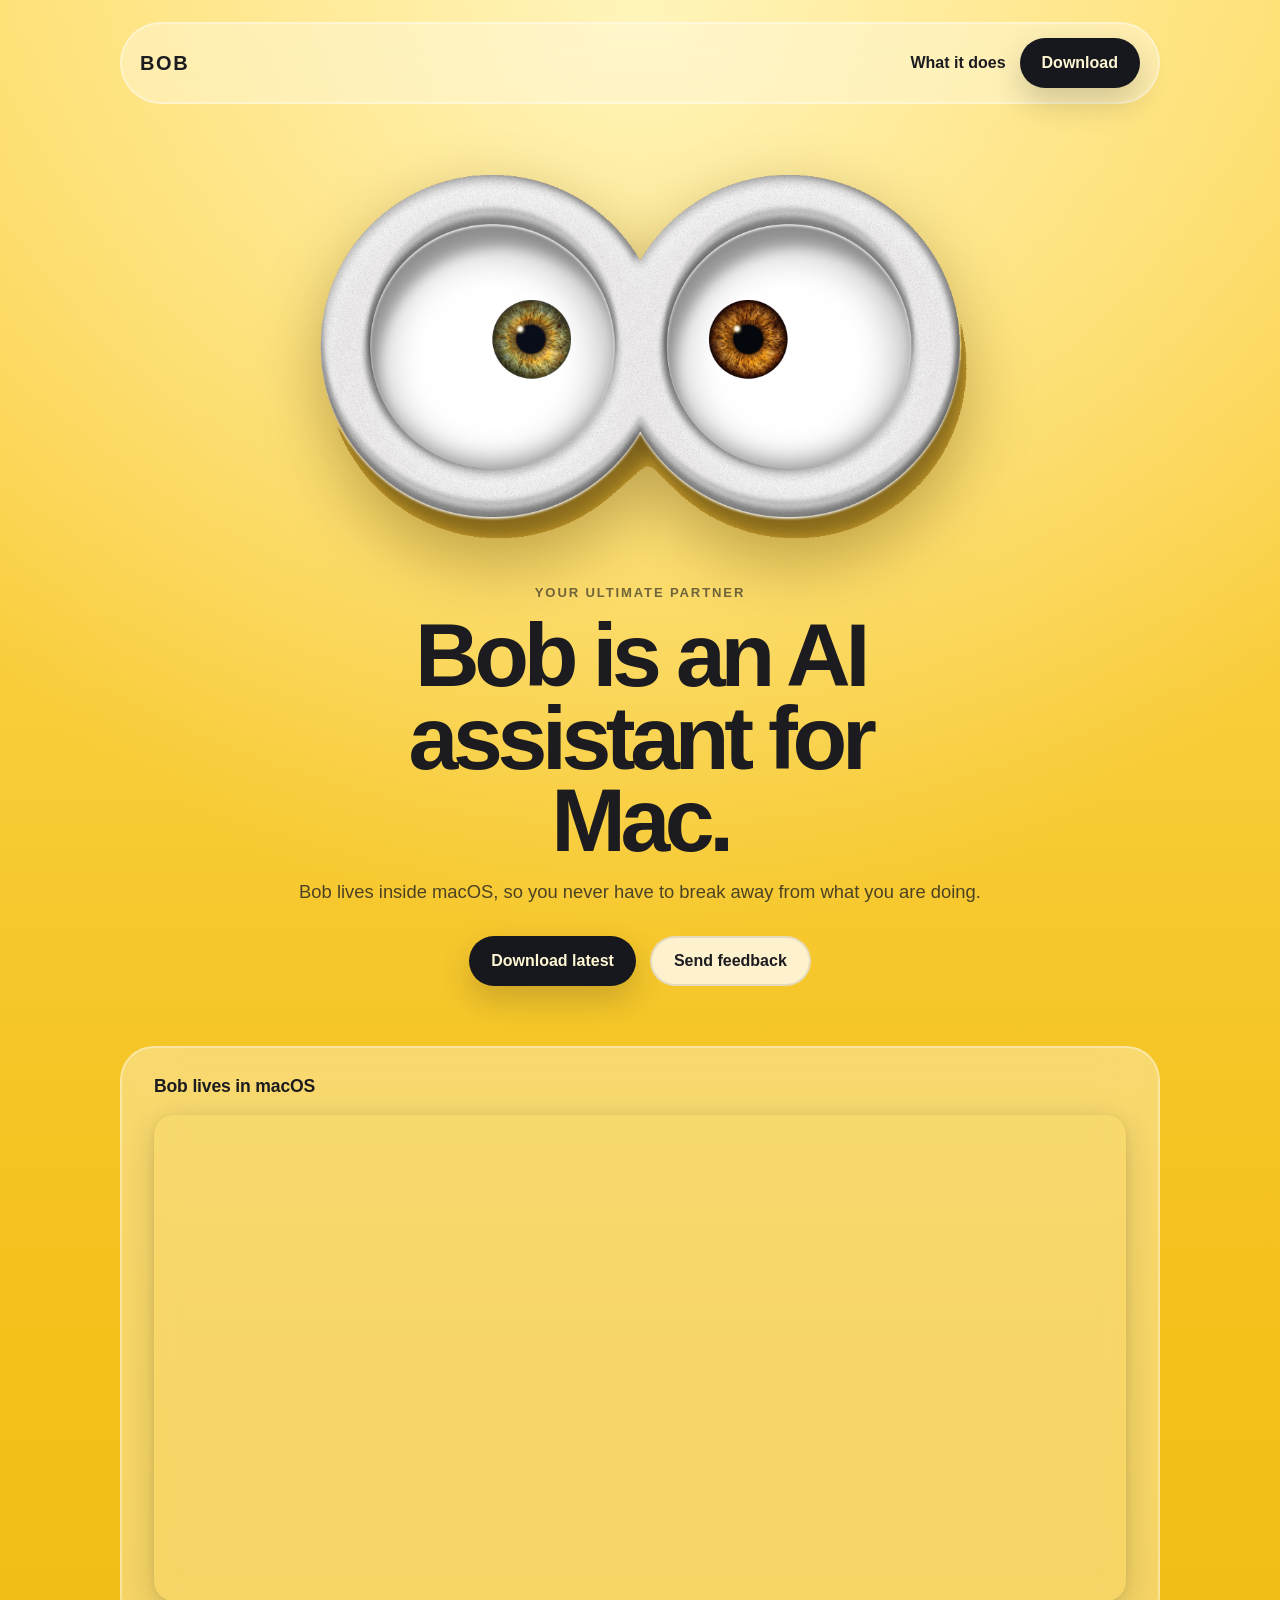
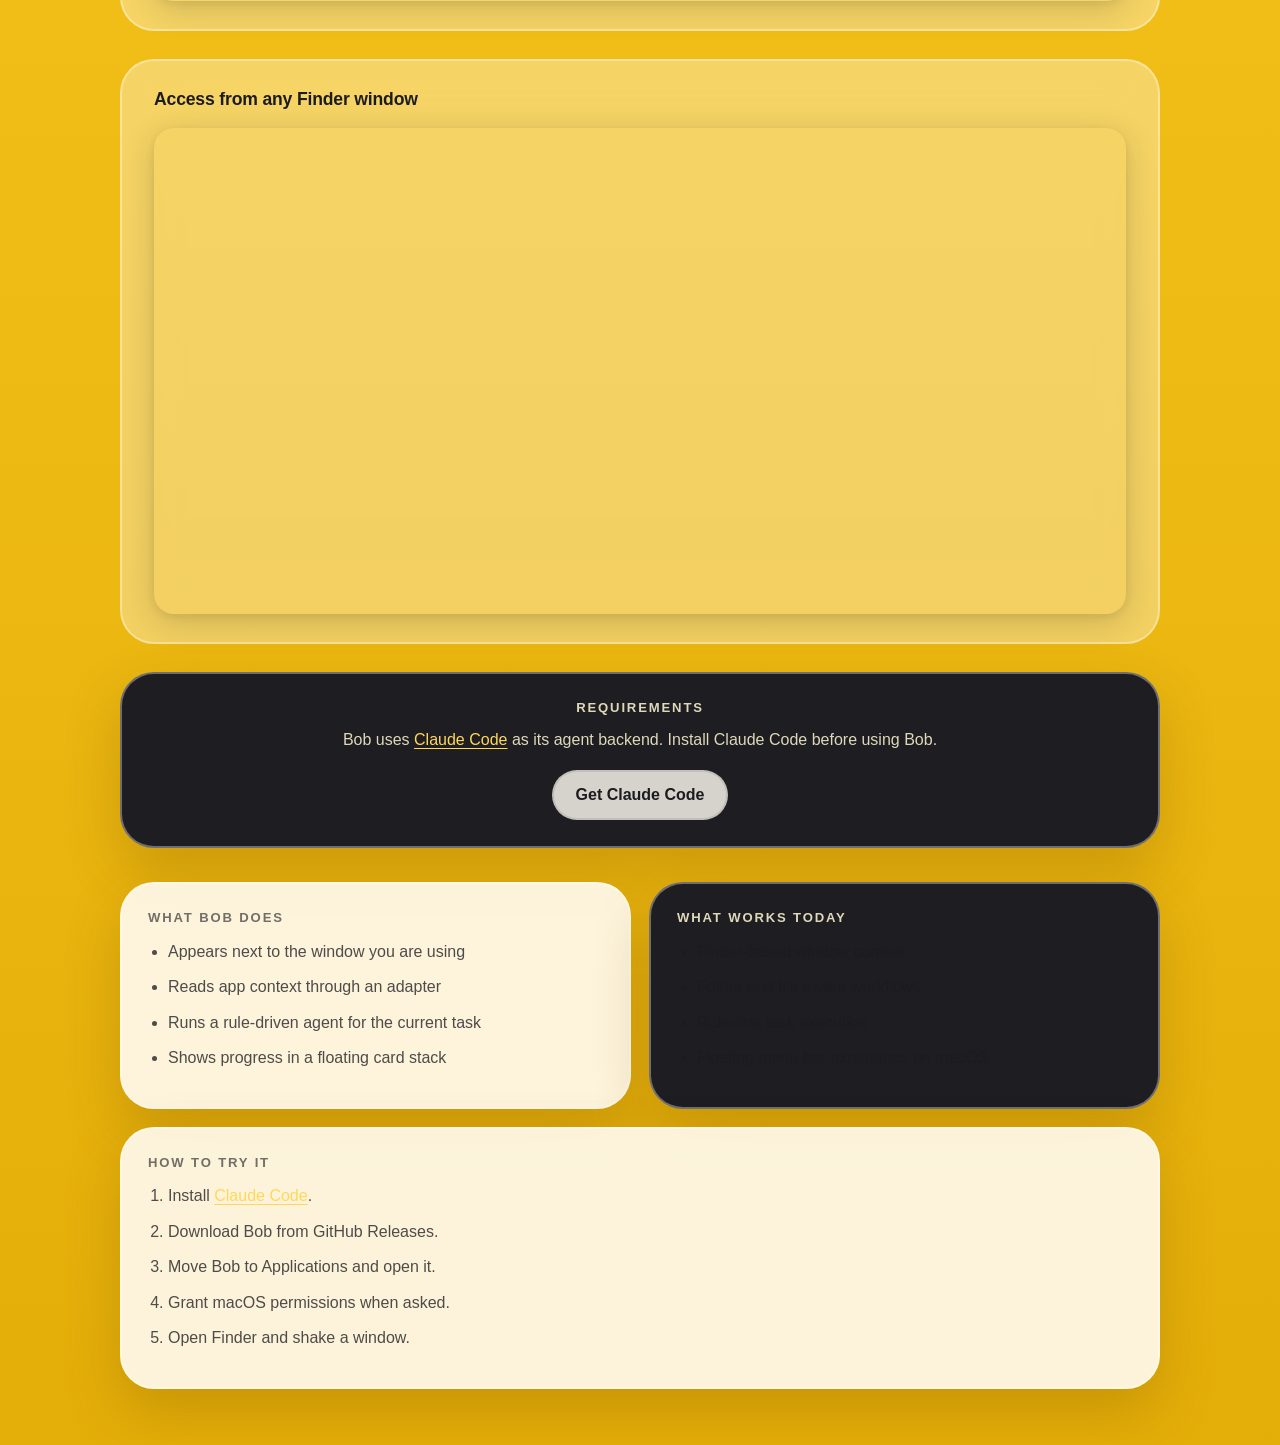
==== docs/index.html @ 4f022cad "Link directly to DMG download instead of release page" ====
<!doctype html>
<html lang="en">
  <head>
    <meta charset="UTF-8" />
    <meta name="viewport" content="width=device-width, initial-scale=1.0" />
    <title>Bob: AI Assistant for Mac</title>
    <meta
      name="description"
      content="Bob is an AI assistant for Mac that appears beside your current window, understands app context, and runs focused tasks."
    />
    <meta property="og:type" content="website" />
    <meta property="og:title" content="Bob: AI Assistant for Mac" />
    <meta
      property="og:description"
      content="Bob appears beside your current window, understands app context, and runs focused tasks on Mac."
    />
    <meta property="og:url" content="https://1amageek.github.io/bob/" />
    <meta property="og:site_name" content="Bob" />
    <meta property="og:image" content="https://1amageek.github.io/bob/assets/ogp-bob.png?v=20260321a" />
    <meta property="og:image:width" content="1200" />
    <meta property="og:image:height" content="630" />
    <meta name="twitter:card" content="summary_large_image" />
    <meta name="twitter:title" content="Bob: AI Assistant for Mac" />
    <meta
      name="twitter:description"
      content="Bob appears beside your current window, understands app context, and runs focused tasks on Mac."
    />
    <meta name="twitter:image" content="https://1amageek.github.io/bob/assets/ogp-bob.png?v=20260321a" />
    <link rel="stylesheet" href="./styles.css?v=20260321a" />
  </head>
  <body>
    <div class="page">
      <nav class="topbar">
        <a class="brand" href="./">Bob</a>
        <div class="nav-actions">
          <a href="#what">What it does</a>
          <a class="nav-button" href="https://github.com/1amageek/bob/releases/latest/download/Bob.dmg">Download</a>
        </div>
      </nav>

      <header class="hero">
        <img class="hero-icon" src="./assets/bob-hero.png?v=20260320e" alt="Bob hero mark" />
        <p class="eyebrow">Your ultimate partner</p>
        <h1>Bob is an AI assistant for Mac.</h1>
        <p class="lead">
          Bob lives inside macOS, so you never have to break away from what you are doing.
        </p>
        <div class="hero-actions">
          <a class="button button-primary" href="https://github.com/1amageek/bob/releases/latest/download/Bob.dmg">Download latest</a>
          <a class="button button-secondary" href="https://github.com/1amageek/bob/issues">Send feedback</a>
        </div>
      </header>

      <main>
        <section class="video-showcase">
          <div class="video-card">
            <p class="video-label">Bob lives in macOS</p>
            <div class="video-frame">
              <video class="demo-video" autoplay loop muted playsinline>
                <source src="./assets/bob-lives-in-macos.mp4" type="video/mp4" />
              </video>
            </div>
          </div>
          <div class="video-card">
            <p class="video-label">Access from any Finder window</p>
            <div class="video-frame">
              <video class="demo-video" autoplay loop muted playsinline>
                <source src="./assets/bob-access-from-finder.mp4" type="video/mp4" />
              </video>
            </div>
          </div>
        </section>

        <section class="requirements-panel">
          <p class="panel-label">Requirements</p>
          <p class="requirements-text">
            Bob uses <a href="https://claude.com/download" class="inline-link">Claude Code</a> as its agent backend.
            Install Claude Code before using Bob.
          </p>
          <a class="button button-secondary" href="https://claude.com/download">Get Claude Code</a>
        </section>

        <section class="section-grid" id="what">
          <article class="panel">
            <p class="panel-label">What Bob does</p>
            <ul class="feature-list">
              <li>Appears next to the window you are using</li>
              <li>Reads app context through an adapter</li>
              <li>Runs a rule-driven agent for the current task</li>
              <li>Shows progress in a floating card stack</li>
            </ul>
          </article>

          <article class="panel panel-dark">
            <p class="panel-label">What works today</p>
            <ul class="feature-list">
              <li>Finder-based window context</li>
              <li>Folder and file aware workflows</li>
              <li>Rule-first task execution</li>
              <li>Floating menu bar experience on macOS</li>
            </ul>
          </article>
        </section>

        <section class="steps-panel">
          <p class="panel-label">How to try it</p>
          <ol class="steps">
            <li>Install <a href="https://claude.com/download" class="inline-link">Claude Code</a>.</li>
            <li>Download Bob from GitHub Releases.</li>
            <li>Move Bob to Applications and open it.</li>
            <li>Grant macOS permissions when asked.</li>
            <li>Open Finder and shake a window.</li>
          </ol>
        </section>
      </main>
    </div>
  </body>
</html>
---- docs/styles.css ----
:root {
  --yellow: #f3c11a;
  --yellow-soft: #ffd85a;
  --ink: #1c1c20;
  --ink-soft: rgba(28, 28, 32, 0.78);
  --white-card: rgba(255, 251, 242, 0.9);
  --dark-card: #1d1d22;
  --line: rgba(255, 255, 255, 0.36);
  --shadow: 0 24px 56px rgba(110, 73, 0, 0.24);
  --radius-lg: 34px;
  --width: 1040px;
}

* {
  box-sizing: border-box;
}

html {
  scroll-behavior: smooth;
}

body {
  margin: 0;
  color: var(--ink);
  font-family: "Avenir Next", "Trebuchet MS", sans-serif;
  background:
    radial-gradient(circle at top, rgba(255, 246, 192, 0.95), transparent 30%),
    linear-gradient(180deg, var(--yellow-soft) 0%, var(--yellow) 44%, #e4ae08 100%);
}

a {
  color: inherit;
  text-decoration: none;
}

h1,
p,
ul,
ol {
  margin-top: 0;
}

.page {
  width: min(calc(100% - 28px), var(--width));
  margin: 0 auto;
  padding: 22px 0 56px;
}

.topbar {
  display: flex;
  align-items: center;
  justify-content: space-between;
  gap: 20px;
  padding: 14px 18px;
  border: 2px solid var(--line);
  border-radius: 999px;
  background: rgba(255, 248, 222, 0.46);
  backdrop-filter: blur(18px);
}

.brand {
  font-size: 1.25rem;
  font-weight: 800;
  letter-spacing: 0.08em;
  text-transform: uppercase;
}

.nav-actions {
  display: flex;
  align-items: center;
  gap: 14px;
  font-weight: 700;
}

.nav-button,
.button {
  display: inline-flex;
  align-items: center;
  justify-content: center;
  min-height: 50px;
  padding: 0 22px;
  border-radius: 999px;
  font-weight: 800;
}

.nav-button,
.button-primary {
  background: #17181d;
  color: #fff7d3;
  box-shadow: 0 14px 32px rgba(28, 28, 32, 0.2);
}

.button-secondary {
  border: 2px solid rgba(28, 28, 32, 0.1);
  background: rgba(255, 251, 242, 0.82);
}

.hero {
  display: grid;
  justify-items: center;
  text-align: center;
  padding: 42px 0 18px;
}

.hero-icon {
  width: min(720px, 92vw);
  filter: drop-shadow(0 24px 32px rgba(91, 60, 0, 0.36));
}

.eyebrow,
.panel-label {
  font-size: 0.82rem;
  font-weight: 800;
  letter-spacing: 0.14em;
  text-transform: uppercase;
  color: rgba(28, 28, 32, 0.62);
}

.eyebrow {
  margin: 18px 0 14px;
}

h1 {
  max-width: 12ch;
  margin-bottom: 16px;
  font-size: clamp(3rem, 7vw, 5.6rem);
  line-height: 0.92;
  letter-spacing: -0.06em;
}

.lead {
  max-width: 700px;
  margin-bottom: 28px;
  color: var(--ink-soft);
  font-size: clamp(1rem, 1.6vw, 1.15rem);
  line-height: 1.65;
}

.hero-actions {
  display: flex;
  flex-wrap: wrap;
  justify-content: center;
  gap: 14px;
}

.video-showcase {
  display: flex;
  flex-direction: column;
  gap: 28px;
  margin-top: 42px;
}

.video-card {
  padding: 28px 32px;
  border: 2px solid var(--line);
  border-radius: var(--radius-lg);
  background: rgba(255, 251, 242, 0.36);
  backdrop-filter: blur(24px);
}

.video-label {
  font-size: 1.1rem;
  font-weight: 800;
  letter-spacing: -0.01em;
  color: var(--ink);
  margin: 0 0 18px;
}

.video-frame {
  border-radius: 20px;
  overflow: hidden;
  box-shadow:
    0 8px 32px rgba(28, 28, 32, 0.18),
    0 2px 8px rgba(28, 28, 32, 0.08);
}

.demo-video {
  width: 100%;
  display: block;
}

.section-grid {
  display: grid;
  grid-template-columns: 1fr 1fr;
  gap: 18px;
  margin-top: 34px;
}

.requirements-panel {
  margin-top: 28px;
  padding: 26px;
  border: 2px solid var(--line);
  border-radius: var(--radius-lg);
  background: var(--dark-card);
  box-shadow: var(--shadow);
  text-align: center;
}

.requirements-text {
  color: rgba(255, 247, 211, 0.86);
  font-size: 1rem;
  line-height: 1.6;
  margin-bottom: 18px;
}

.requirements-panel .panel-label {
  color: rgba(255, 247, 211, 0.86);
  margin-bottom: 12px;
}

.inline-link {
  color: var(--yellow-soft);
  text-decoration: underline;
  text-underline-offset: 3px;
}

.panel,
.steps-panel {
  padding: 26px;
  border: 2px solid var(--line);
  border-radius: var(--radius-lg);
  background: var(--white-card);
  box-shadow: var(--shadow);
  backdrop-filter: blur(12px);
}

.panel-dark {
  background: var(--dark-card);
}

.panel-dark .panel-label,
.panel-dark li {
  color: rgba(255, 247, 211, 0.86);
}

.feature-list,
.steps {
  margin-bottom: 0;
  padding-left: 20px;
}

.feature-list li,
.steps li {
  margin-bottom: 10px;
  line-height: 1.6;
}

.feature-list li {
  color: var(--ink-soft);
}

.steps-panel {
  margin-top: 18px;
}

.steps {
  color: var(--ink-soft);
}

@media (max-width: 860px) {
  .section-grid {
    grid-template-columns: 1fr;
  }
}

@media (max-width: 720px) {
  .page {
    width: min(calc(100% - 20px), var(--width));
    padding-top: 14px;
  }

  .topbar,
  .nav-actions,
  .hero-actions {
    flex-direction: column;
    align-items: stretch;
  }

  .nav-button,
  .button {
    width: 100%;
  }

  h1 {
    max-width: none;
  }
}
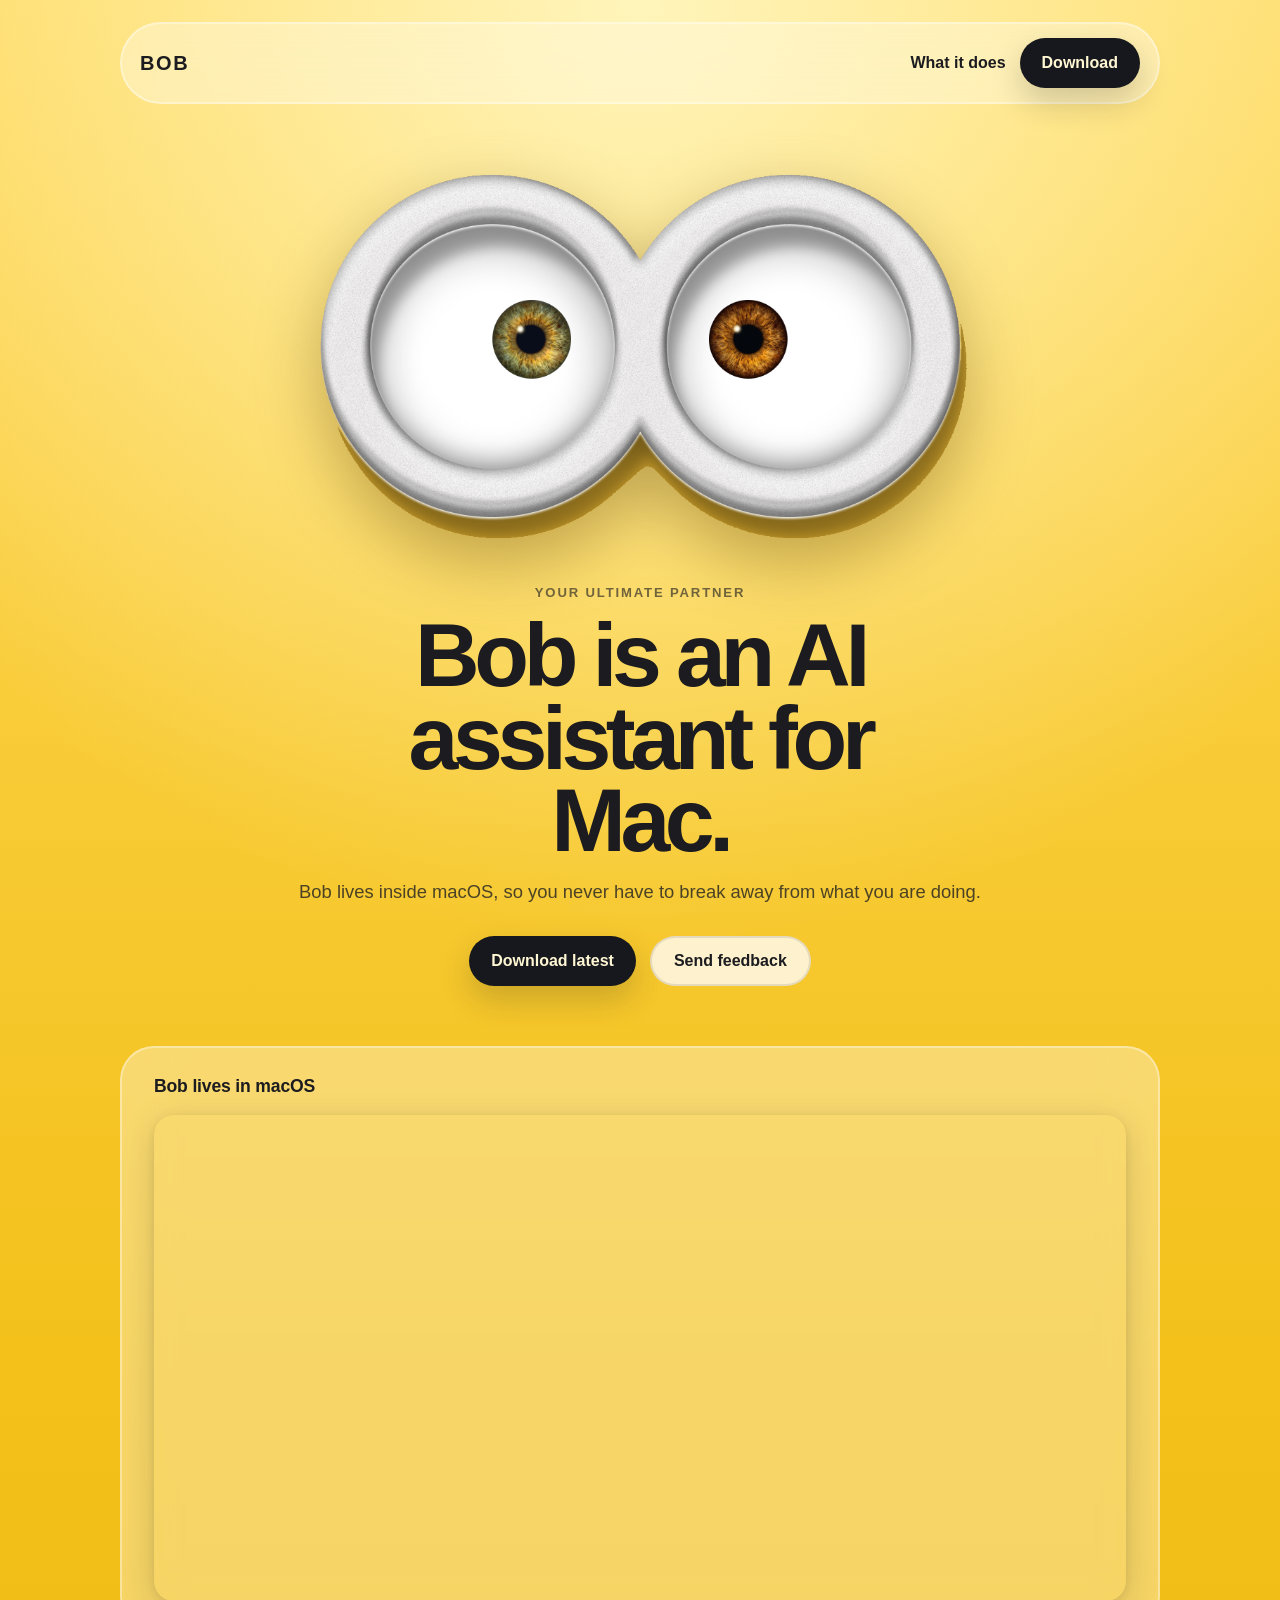
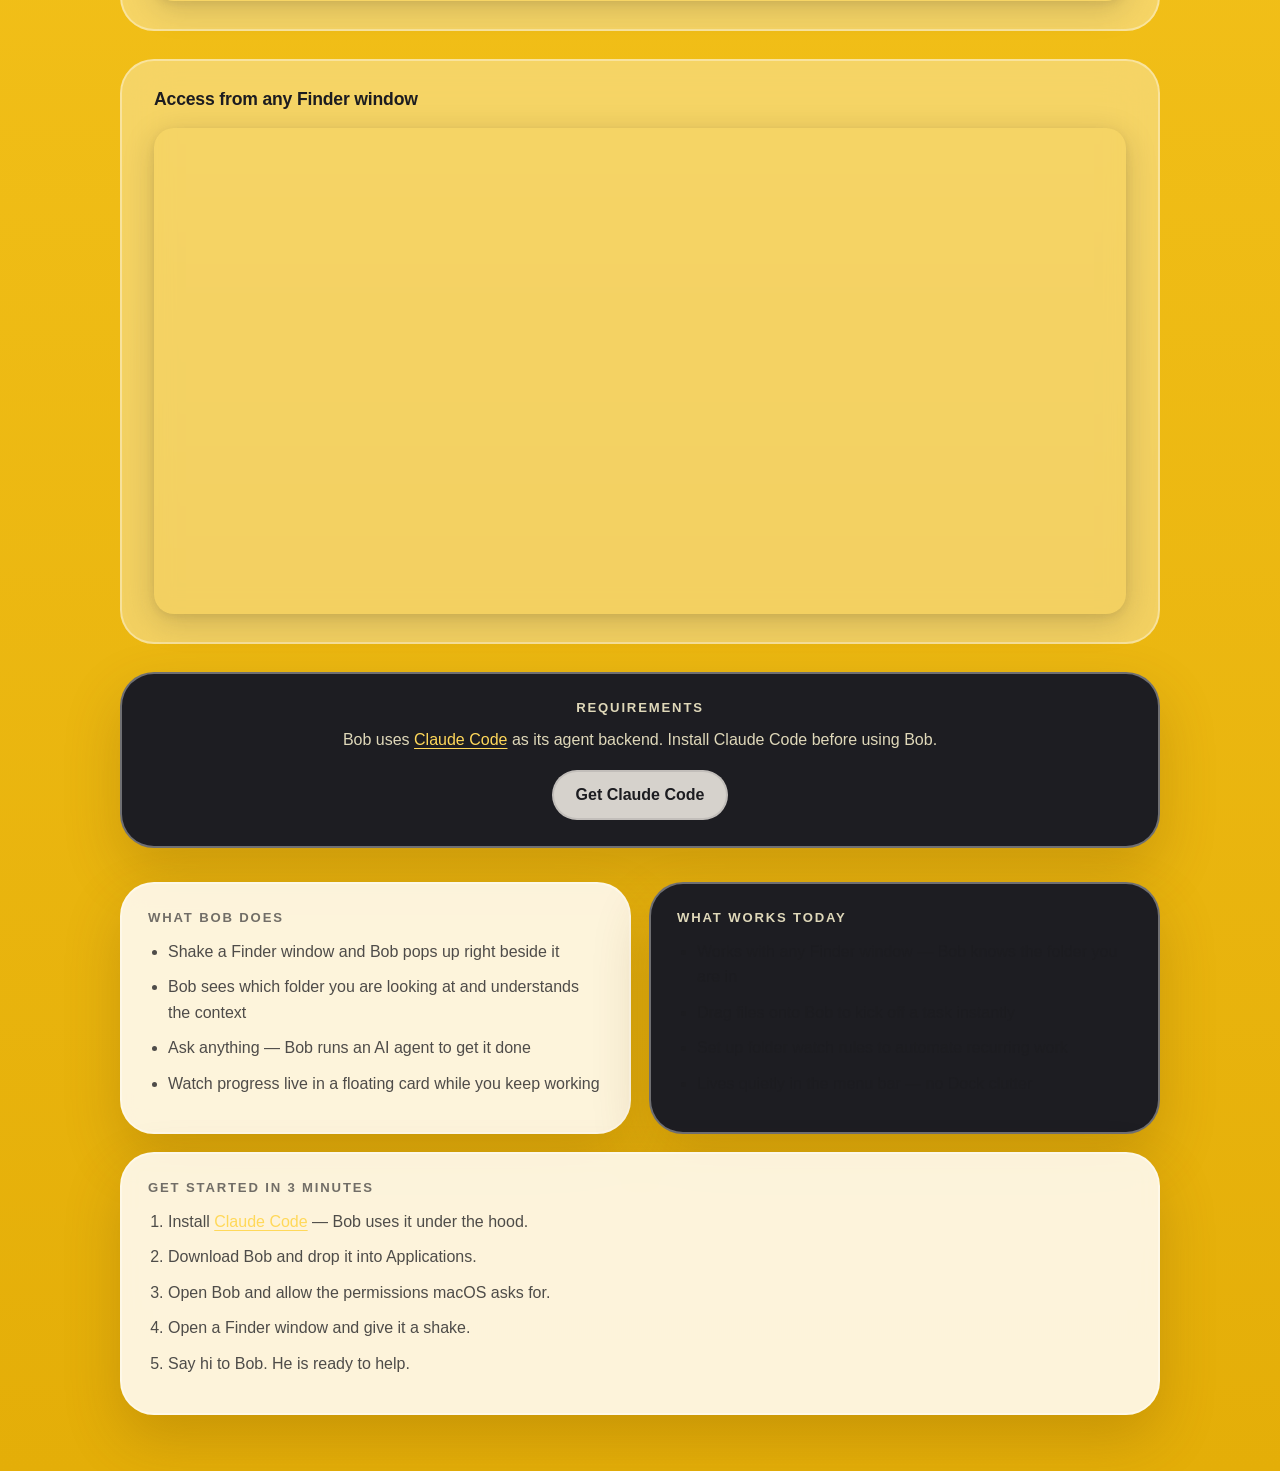
==== commit de07a89a: "Rewrite feature sections with user-friendly tone" ====
--- a/docs/index.html
+++ b/docs/index.html
@@ -84,32 +84,32 @@
           <article class="panel">
             <p class="panel-label">What Bob does</p>
             <ul class="feature-list">
-              <li>Appears next to the window you are using</li>
-              <li>Reads app context through an adapter</li>
-              <li>Runs a rule-driven agent for the current task</li>
-              <li>Shows progress in a floating card stack</li>
+              <li>Shake a Finder window and Bob pops up right beside it</li>
+              <li>Bob sees which folder you are looking at and understands the context</li>
+              <li>Ask anything — Bob runs an AI agent to get it done</li>
+              <li>Watch progress live in a floating card while you keep working</li>
             </ul>
           </article>
 
           <article class="panel panel-dark">
             <p class="panel-label">What works today</p>
             <ul class="feature-list">
-              <li>Finder-based window context</li>
-              <li>Folder and file aware workflows</li>
-              <li>Rule-first task execution</li>
-              <li>Floating menu bar experience on macOS</li>
+              <li>Works with any Finder window — Bob knows the folder you are in</li>
+              <li>Drag files onto Bob to kick off a task instantly</li>
+              <li>Set up folder watch rules to automate recurring work</li>
+              <li>Lives quietly in the menu bar — no Dock clutter</li>
             </ul>
           </article>
         </section>
 
         <section class="steps-panel">
-          <p class="panel-label">How to try it</p>
+          <p class="panel-label">Get started in 3 minutes</p>
           <ol class="steps">
-            <li>Install <a href="https://claude.com/download" class="inline-link">Claude Code</a>.</li>
-            <li>Download Bob from GitHub Releases.</li>
-            <li>Move Bob to Applications and open it.</li>
-            <li>Grant macOS permissions when asked.</li>
-            <li>Open Finder and shake a window.</li>
+            <li>Install <a href="https://claude.com/download" class="inline-link">Claude Code</a> — Bob uses it under the hood.</li>
+            <li>Download Bob and drop it into Applications.</li>
+            <li>Open Bob and allow the permissions macOS asks for.</li>
+            <li>Open a Finder window and give it a shake.</li>
+            <li>Say hi to Bob. He is ready to help.</li>
           </ol>
         </section>
       </main>
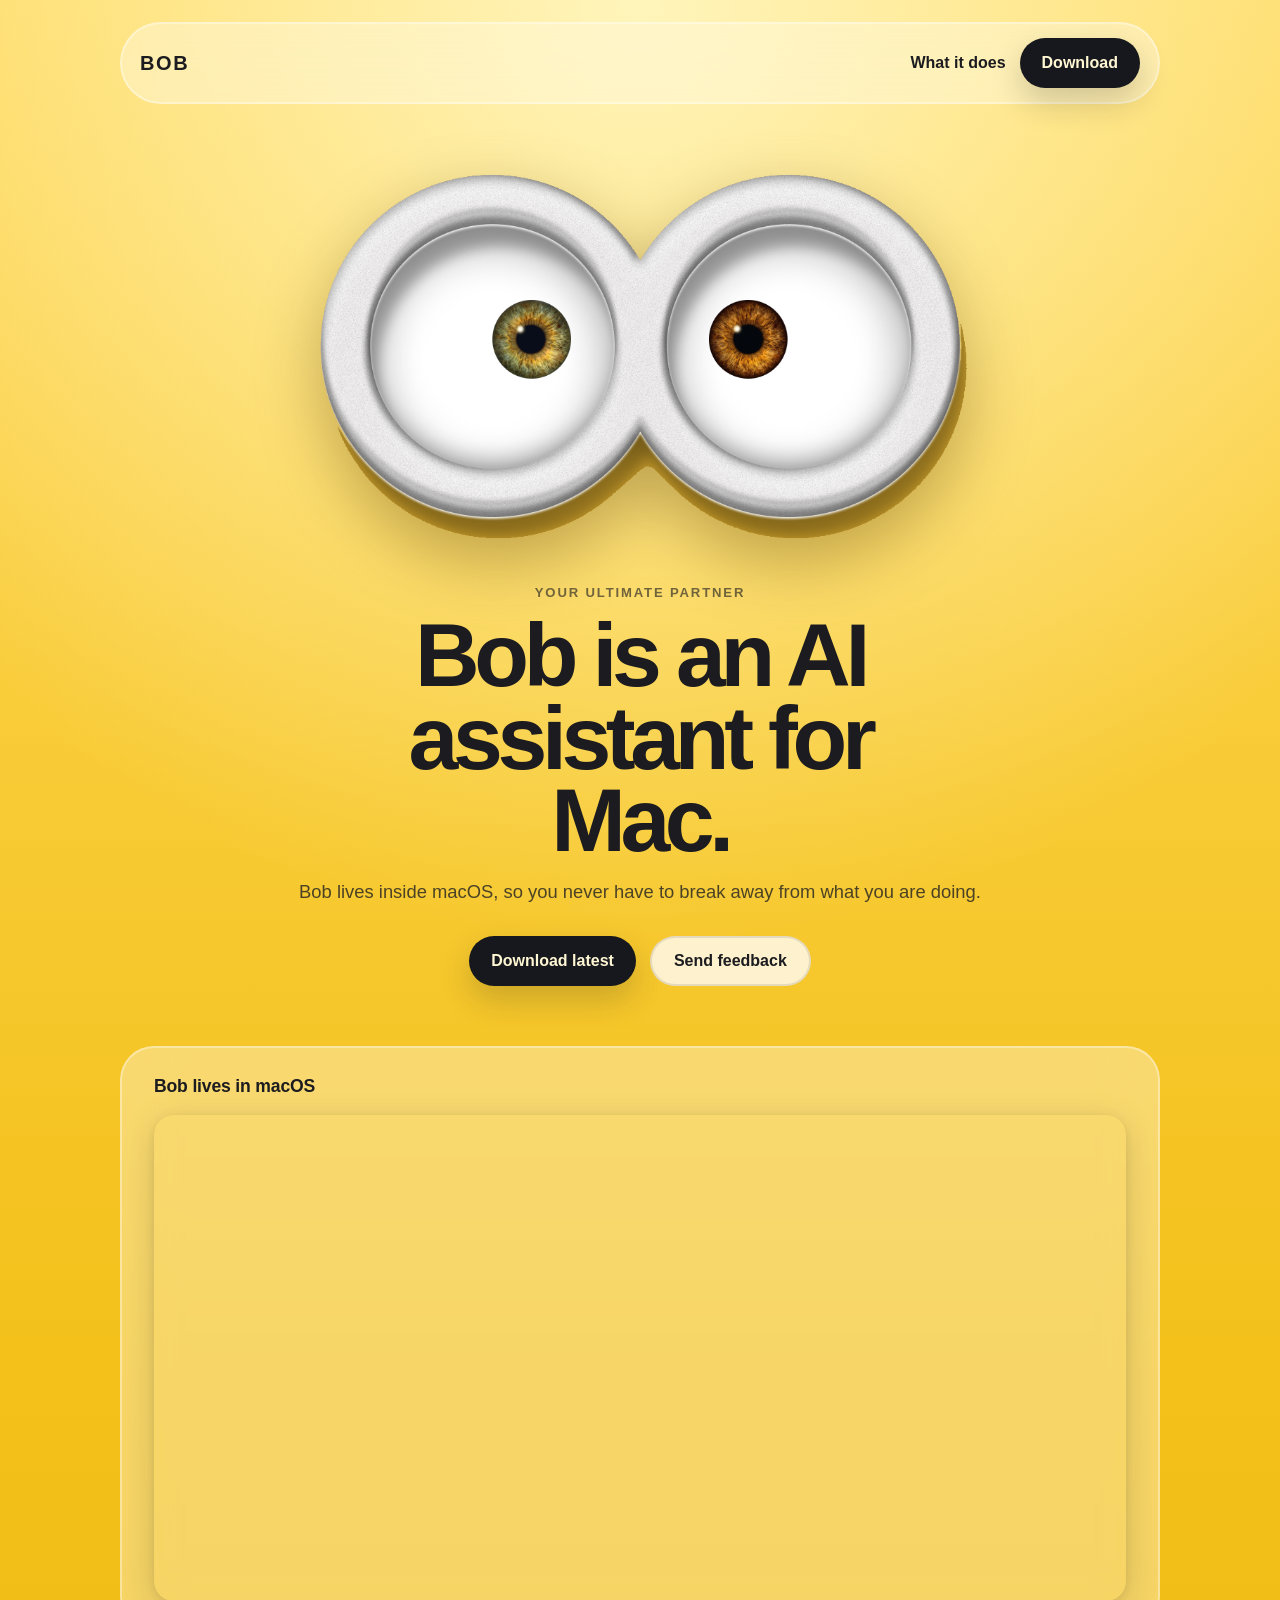
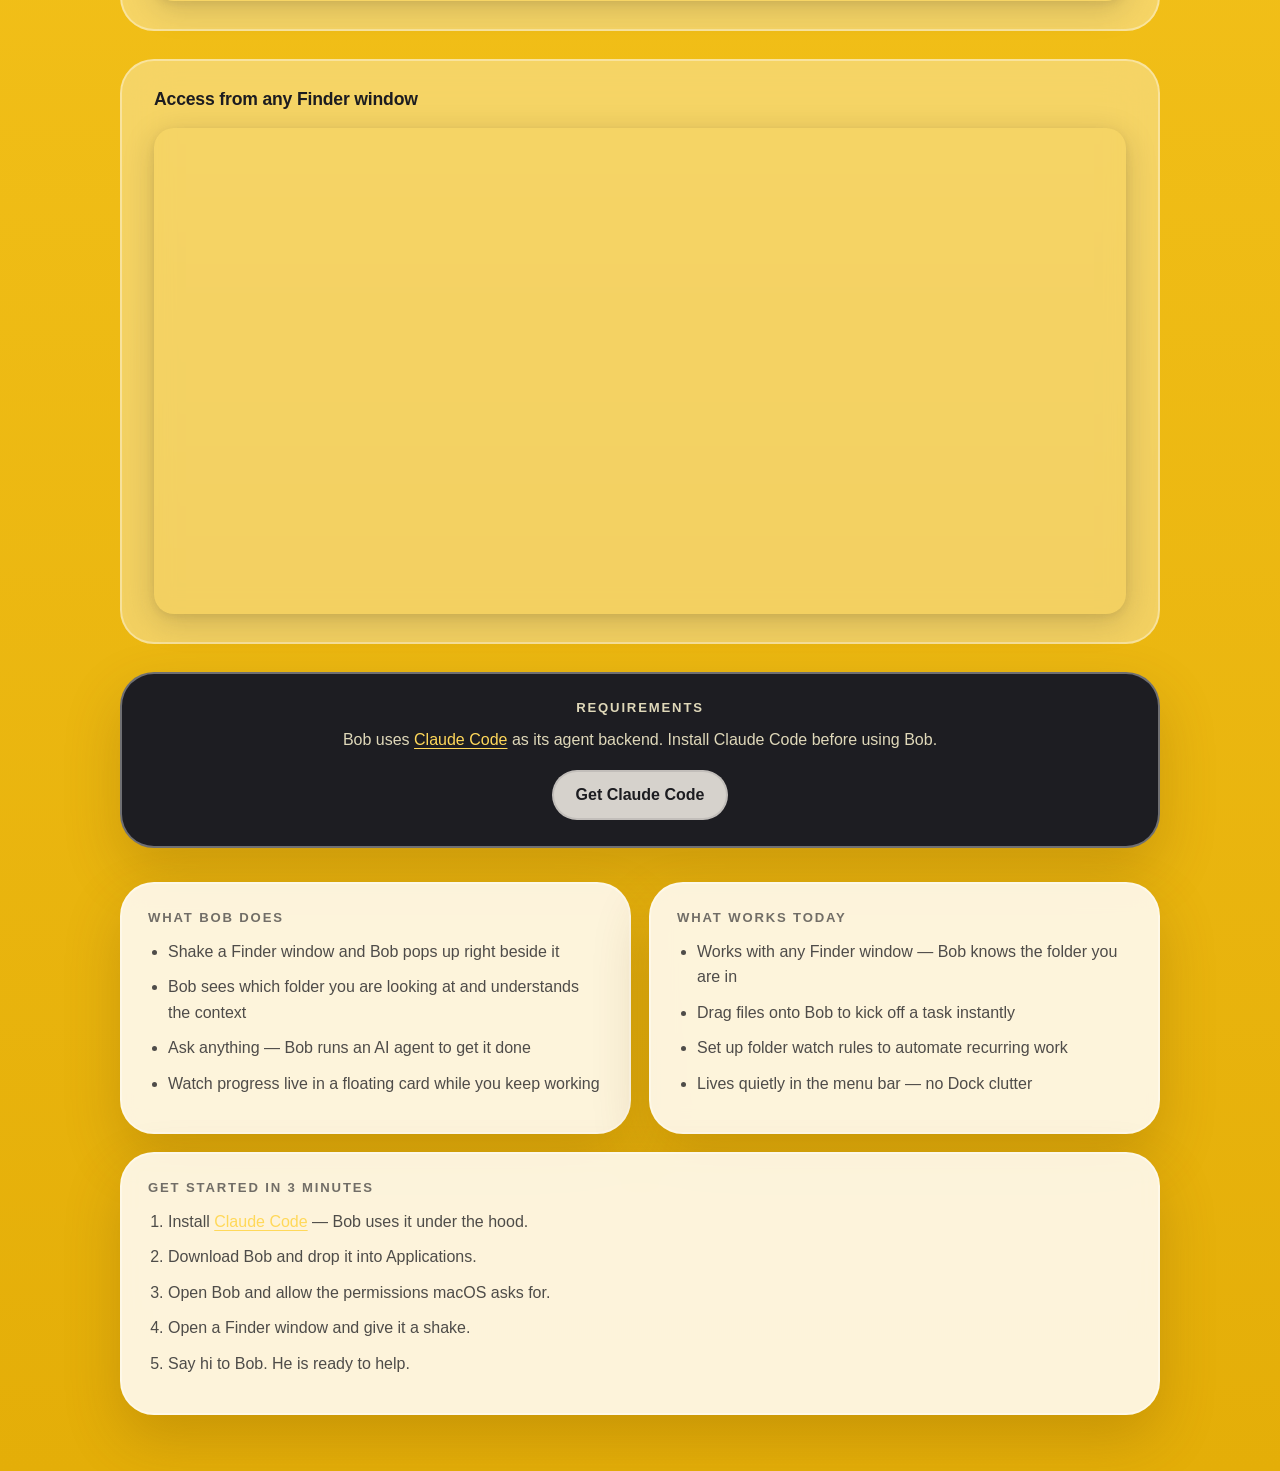
==== commit 5013cd21: "Remove dark background from What works today card" ====
--- a/docs/index.html
+++ b/docs/index.html
@@ -91,7 +91,7 @@
             </ul>
           </article>
 
-          <article class="panel panel-dark">
+          <article class="panel">
             <p class="panel-label">What works today</p>
             <ul class="feature-list">
               <li>Works with any Finder window — Bob knows the folder you are in</li>
--- a/docs/styles.css
+++ b/docs/styles.css
@@ -230,7 +230,7 @@
 
 .panel-dark .panel-label,
 .panel-dark li {
-  color: rgba(255, 247, 211, 0.86);
+  color: rgba(255, 251, 242, 0.95);
 }
 
 .feature-list,
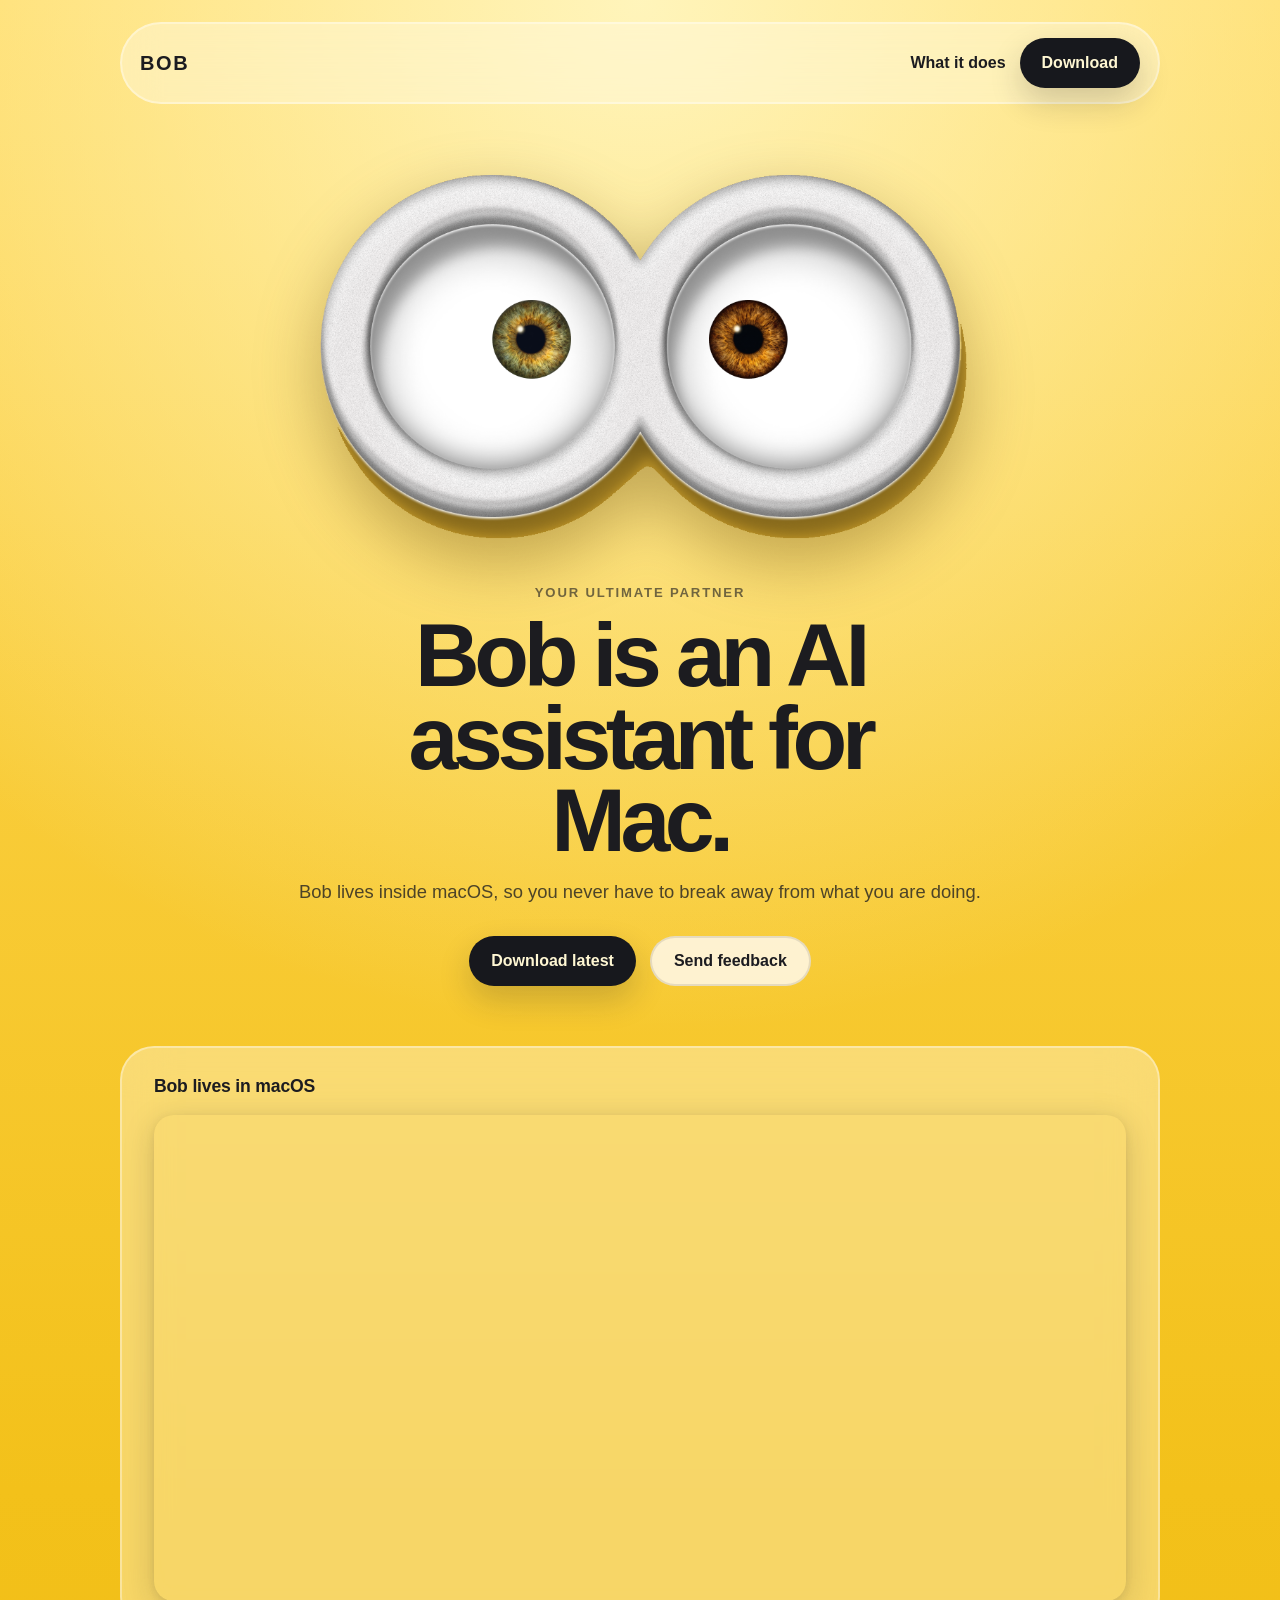
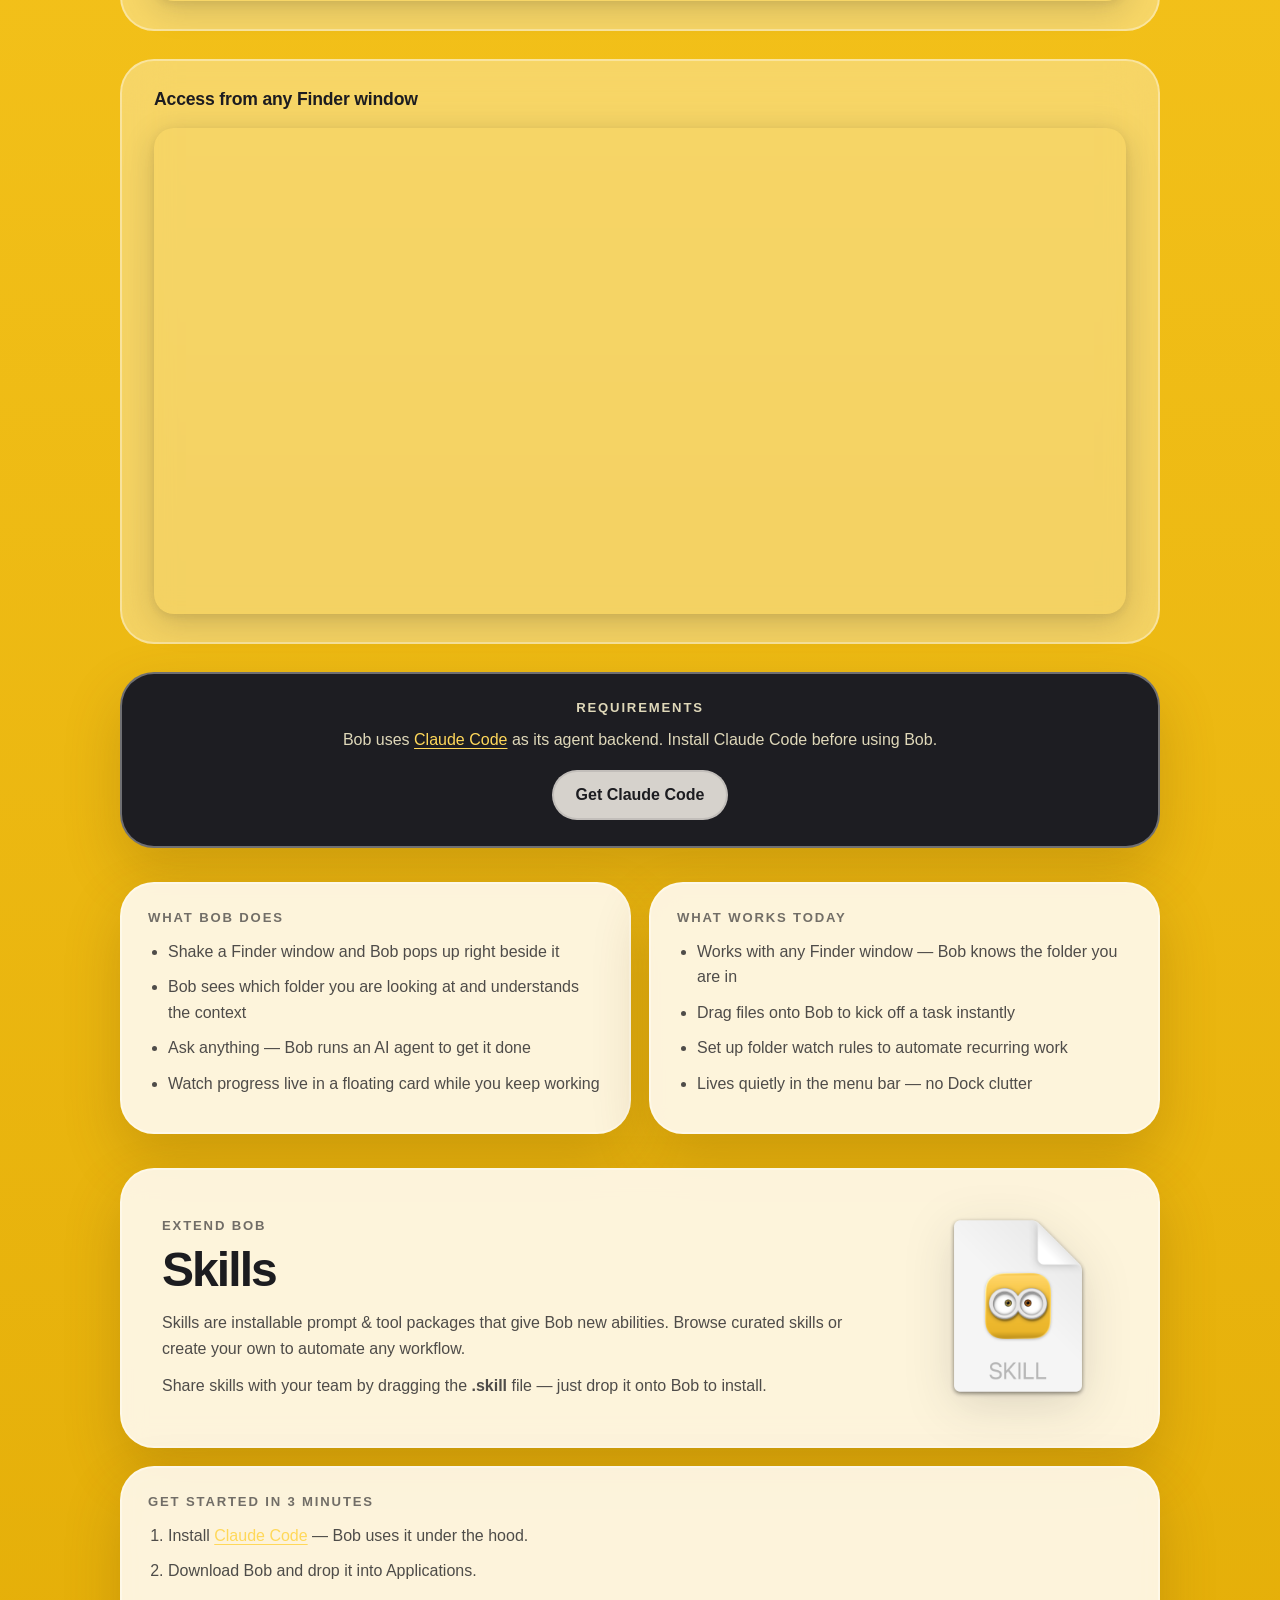
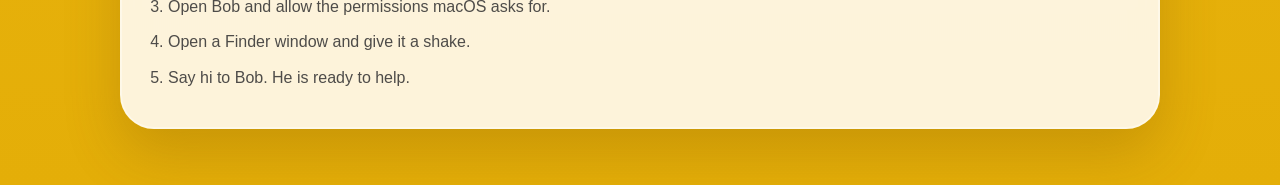
==== commit 7b631adb: "Add Skills section to landing page" ====
--- a/docs/index.html
+++ b/docs/index.html
@@ -26,7 +26,7 @@
       content="Bob appears beside your current window, understands app context, and runs focused tasks on Mac."
     />
     <meta name="twitter:image" content="https://1amageek.github.io/bob/assets/ogp-bob.png?v=20260321a" />
-    <link rel="stylesheet" href="./styles.css?v=20260321a" />
+    <link rel="stylesheet" href="./styles.css?v=20260323a" />
   </head>
   <body>
     <div class="page">
@@ -102,6 +102,23 @@
           </article>
         </section>
 
+        <section class="skill-section">
+          <div class="skill-content">
+            <p class="panel-label">Extend Bob</p>
+            <h2 class="skill-heading">Skills</h2>
+            <p class="skill-description">
+              Skills are installable prompt &amp; tool packages that give Bob new abilities.
+              Browse curated skills or create your own to automate any workflow.
+            </p>
+            <p class="skill-description">
+              Share skills with your team by dragging the <strong>.skill</strong> file — just drop it onto Bob to install.
+            </p>
+          </div>
+          <div class="skill-icon-wrap">
+            <img class="skill-icon" src="./assets/skill-icon.png?v=20260323a" alt="Bob .skill package file" />
+          </div>
+        </section>
+
         <section class="steps-panel">
           <p class="panel-label">Get started in 3 minutes</p>
           <ol class="steps">
--- a/docs/styles.css
+++ b/docs/styles.css
@@ -249,6 +249,51 @@
   color: var(--ink-soft);
 }
 
+.skill-section {
+  display: flex;
+  align-items: center;
+  gap: 40px;
+  margin-top: 34px;
+  padding: 36px 40px;
+  border: 2px solid var(--line);
+  border-radius: var(--radius-lg);
+  background: var(--white-card);
+  box-shadow: var(--shadow);
+  backdrop-filter: blur(12px);
+}
+
+.skill-content {
+  flex: 1;
+}
+
+.skill-heading {
+  font-size: clamp(2rem, 4vw, 3rem);
+  line-height: 1;
+  letter-spacing: -0.04em;
+  margin: 8px 0 16px;
+}
+
+.skill-description {
+  color: var(--ink-soft);
+  font-size: 1rem;
+  line-height: 1.65;
+  margin-bottom: 10px;
+}
+
+.skill-description:last-child {
+  margin-bottom: 0;
+}
+
+.skill-icon-wrap {
+  flex-shrink: 0;
+}
+
+.skill-icon {
+  width: 200px;
+  height: 200px;
+  filter: drop-shadow(0 12px 24px rgba(28, 28, 32, 0.14));
+}
+
 .steps-panel {
   margin-top: 18px;
 }
@@ -260,6 +305,20 @@
 @media (max-width: 860px) {
   .section-grid {
     grid-template-columns: 1fr;
+  }
+}
+
+@media (max-width: 860px) {
+  .skill-section {
+    flex-direction: column;
+    text-align: center;
+    gap: 24px;
+    padding: 28px 24px;
+  }
+
+  .skill-icon {
+    width: 160px;
+    height: 160px;
   }
 }
 
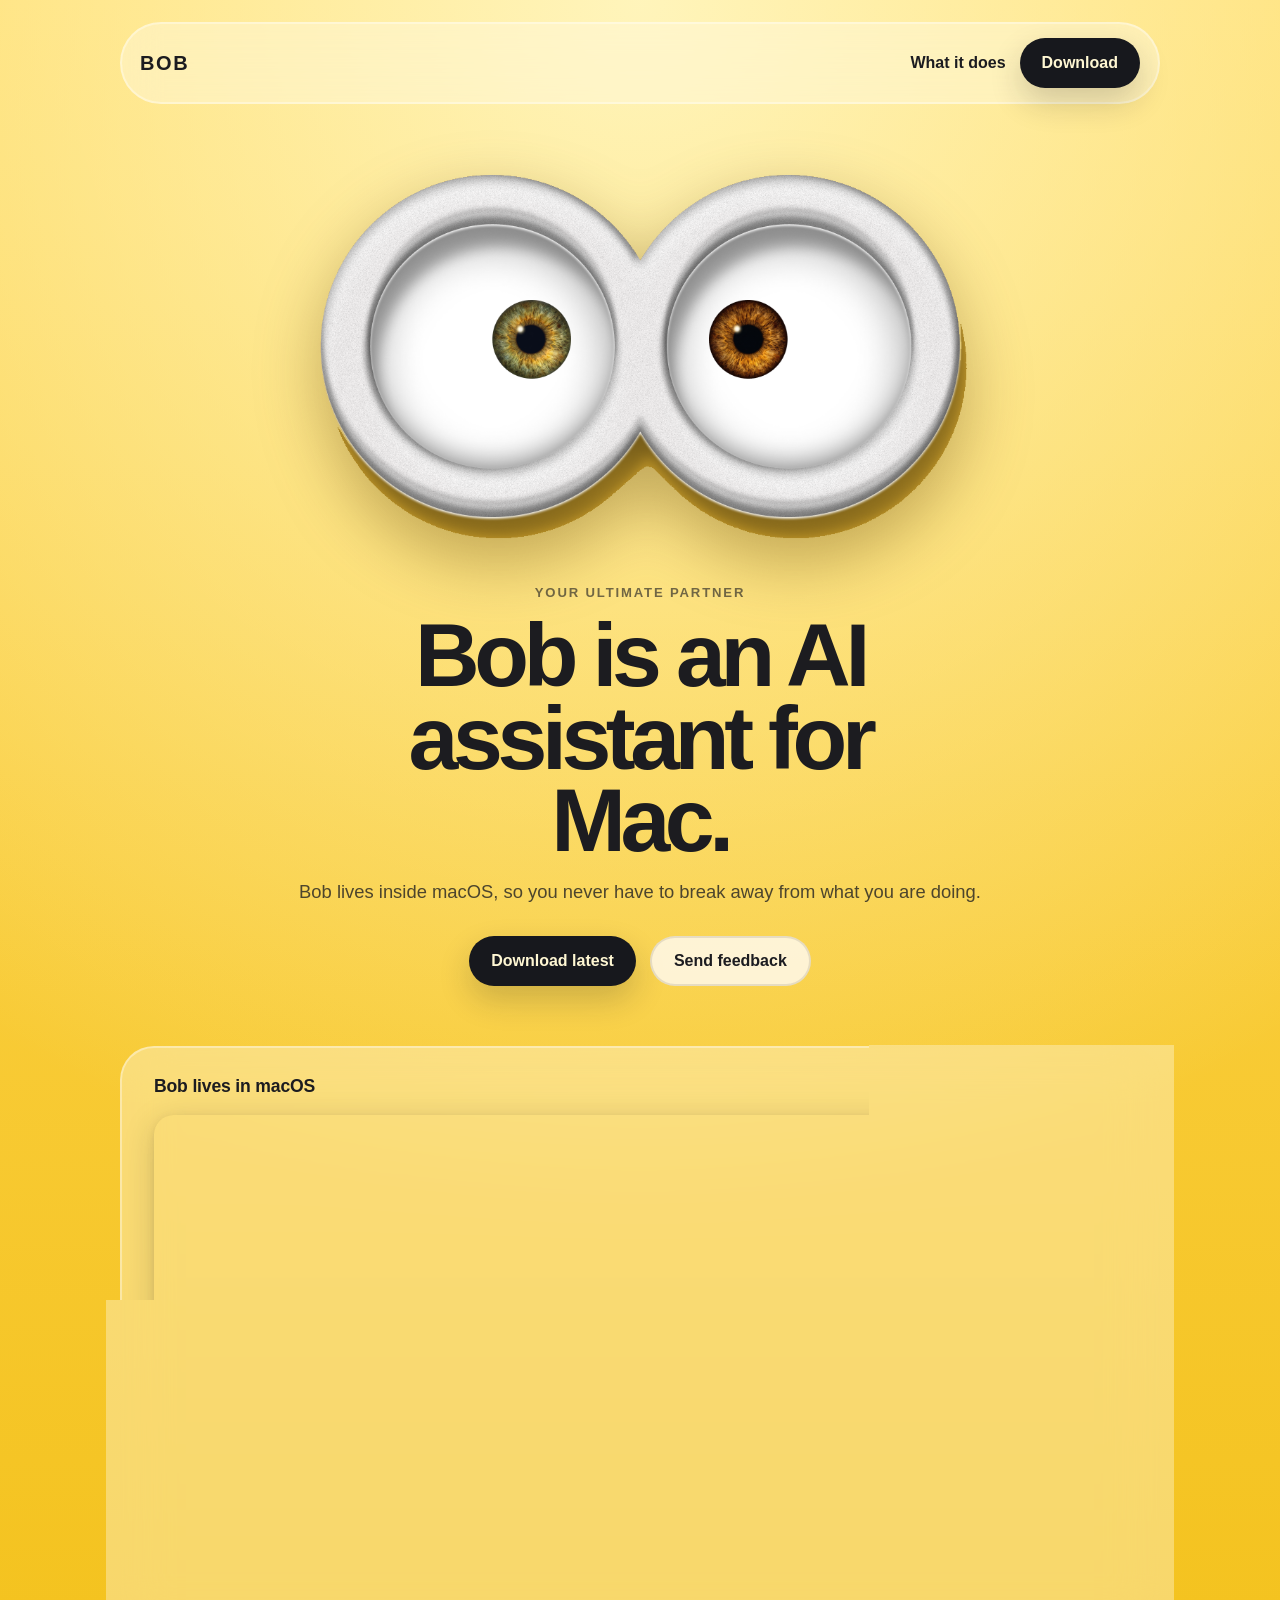
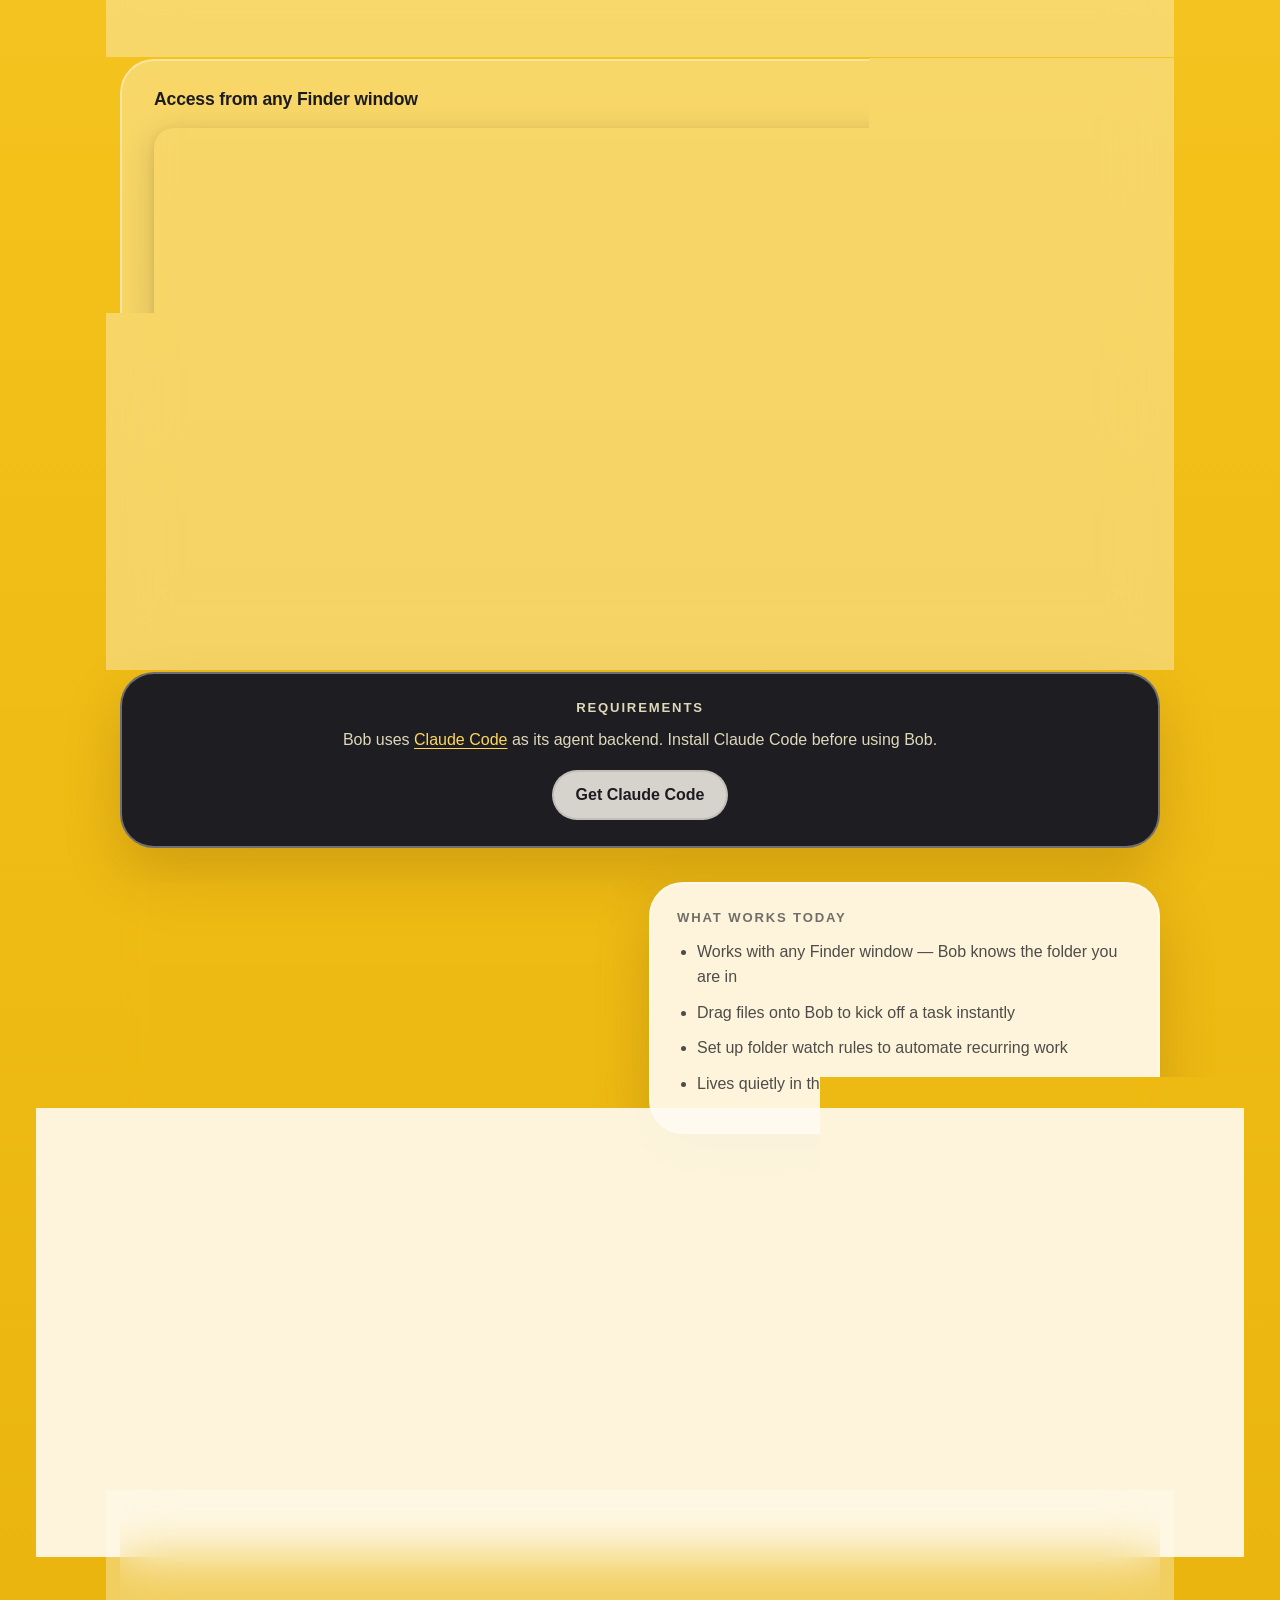
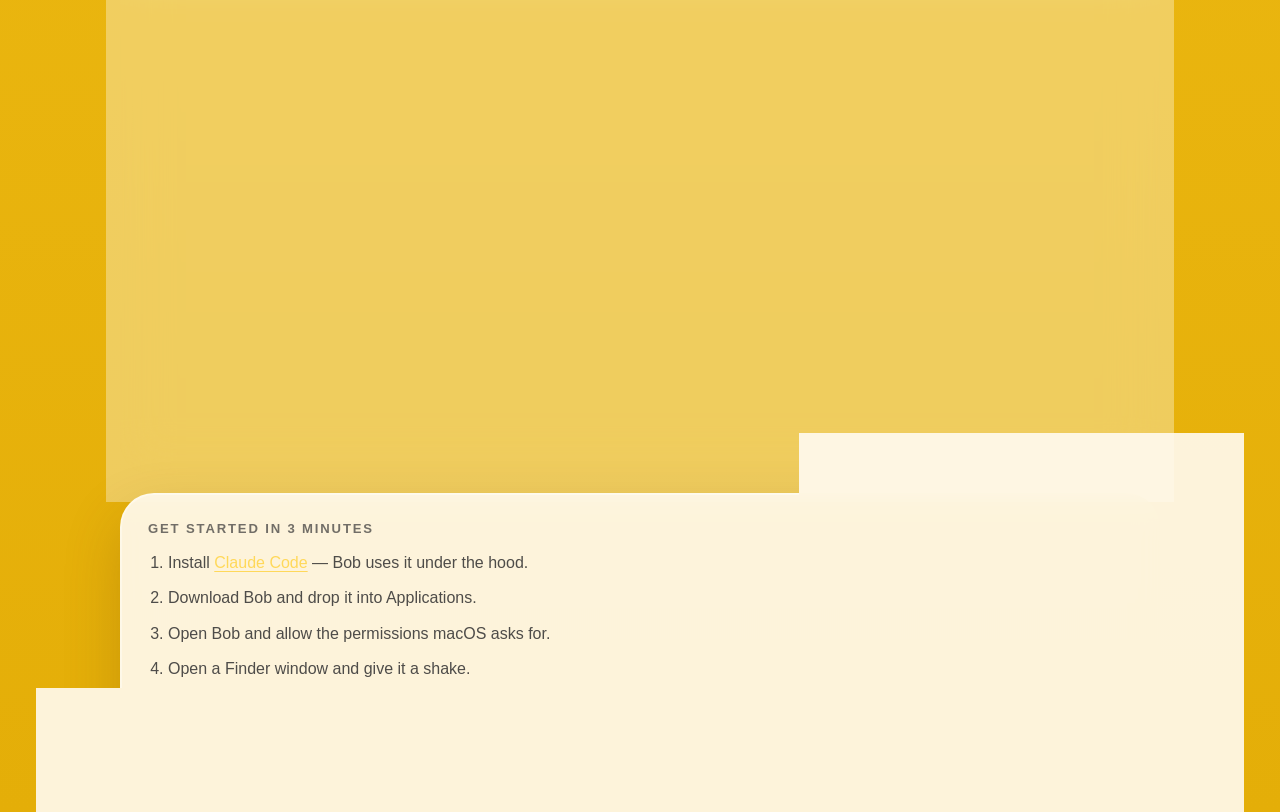
==== commit 1c97a8d7: "Add skill installation demo video" ====
--- a/docs/index.html
+++ b/docs/index.html
@@ -119,6 +119,17 @@
           </div>
         </section>
 
+        <section class="video-showcase">
+          <div class="video-card">
+            <p class="video-label">Install a skill by drag &amp; drop</p>
+            <div class="video-frame">
+              <video class="demo-video" autoplay loop muted playsinline>
+                <source src="./assets/bob-install-skill.mp4" type="video/mp4" />
+              </video>
+            </div>
+          </div>
+        </section>
+
         <section class="steps-panel">
           <p class="panel-label">Get started in 3 minutes</p>
           <ol class="steps">
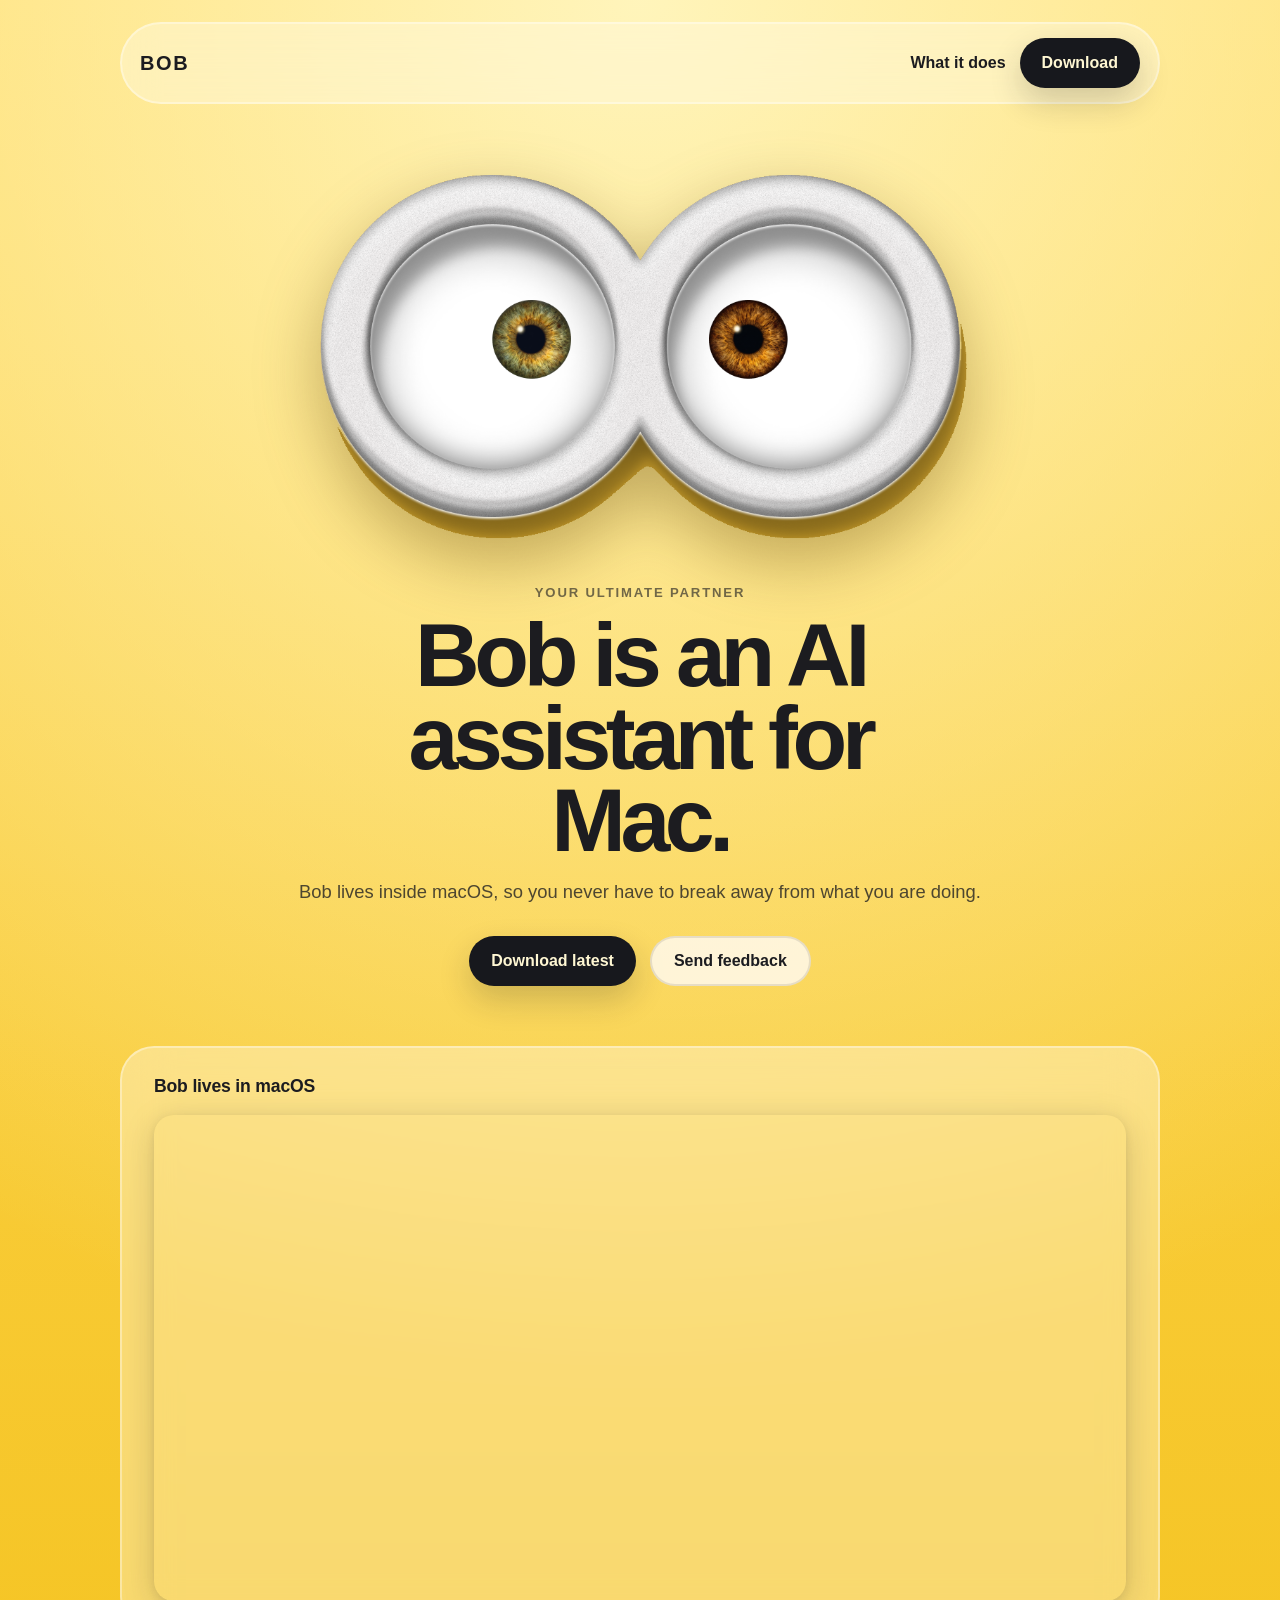
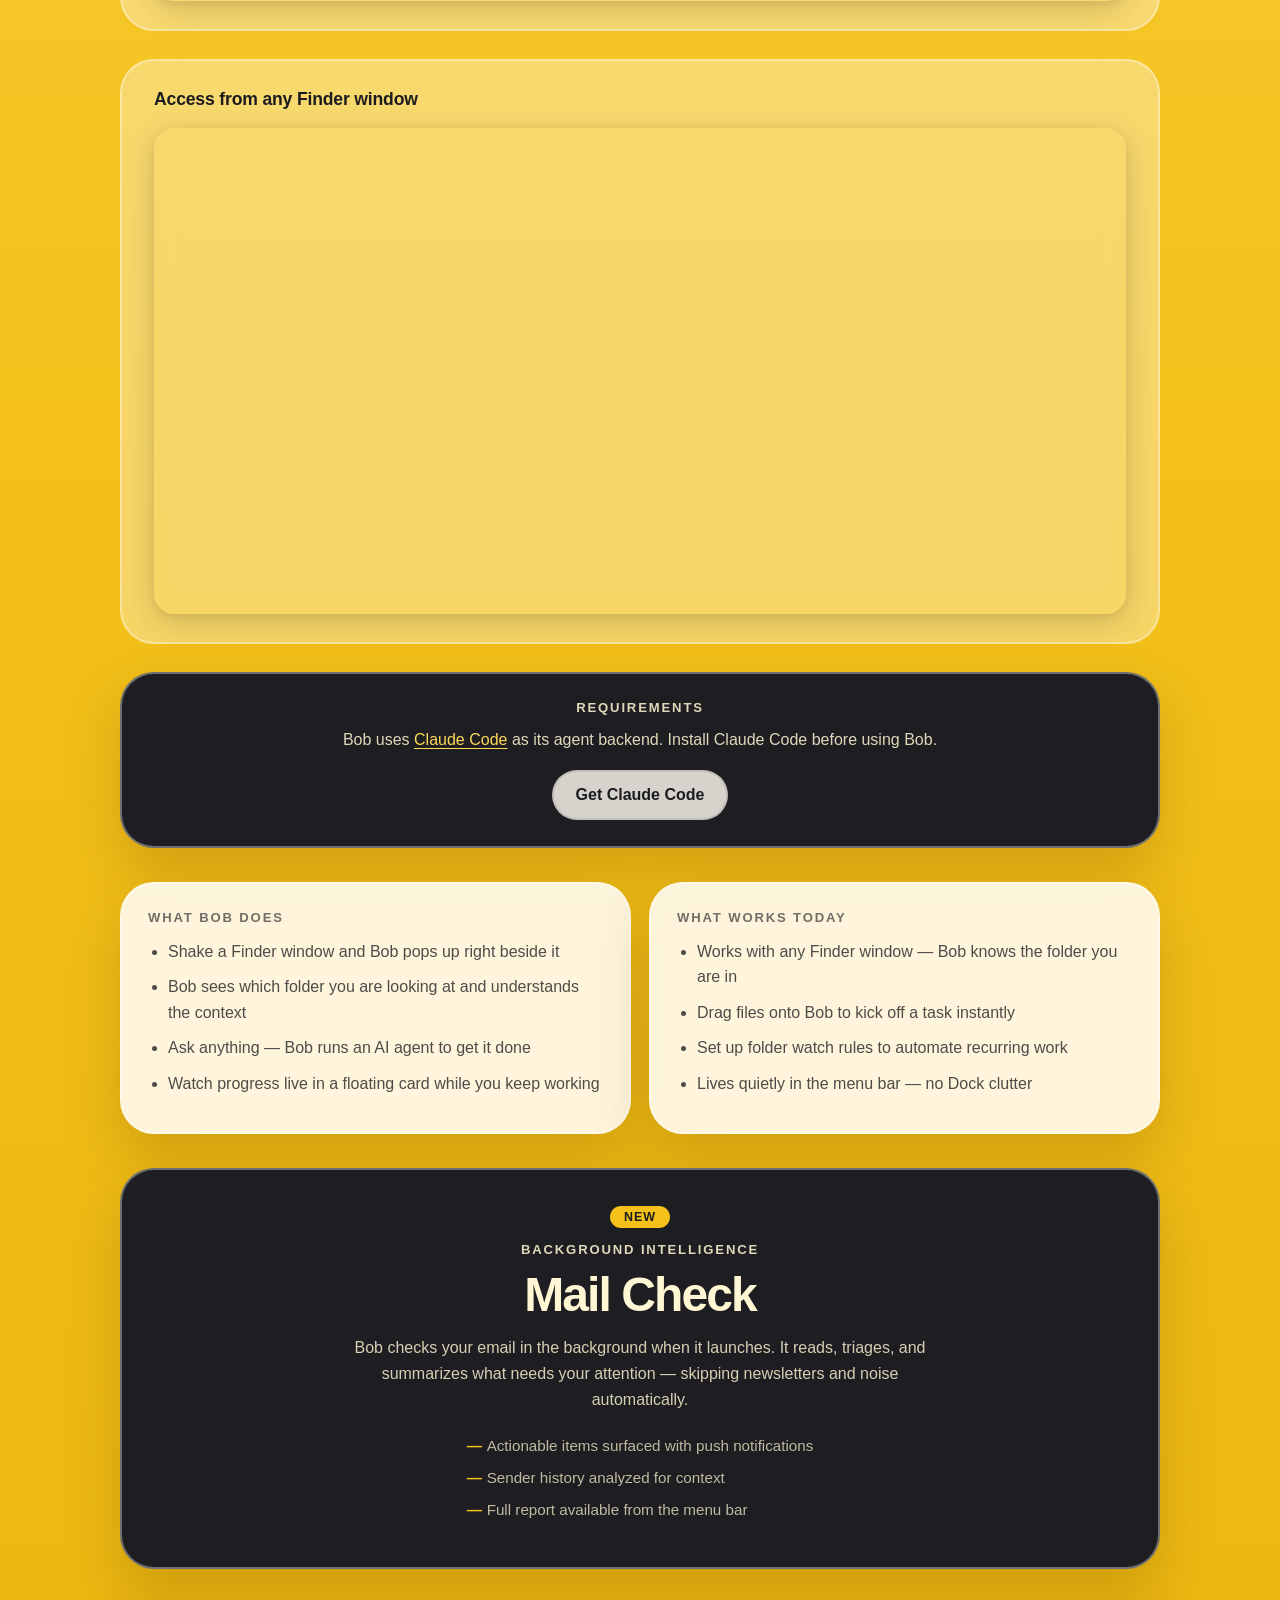
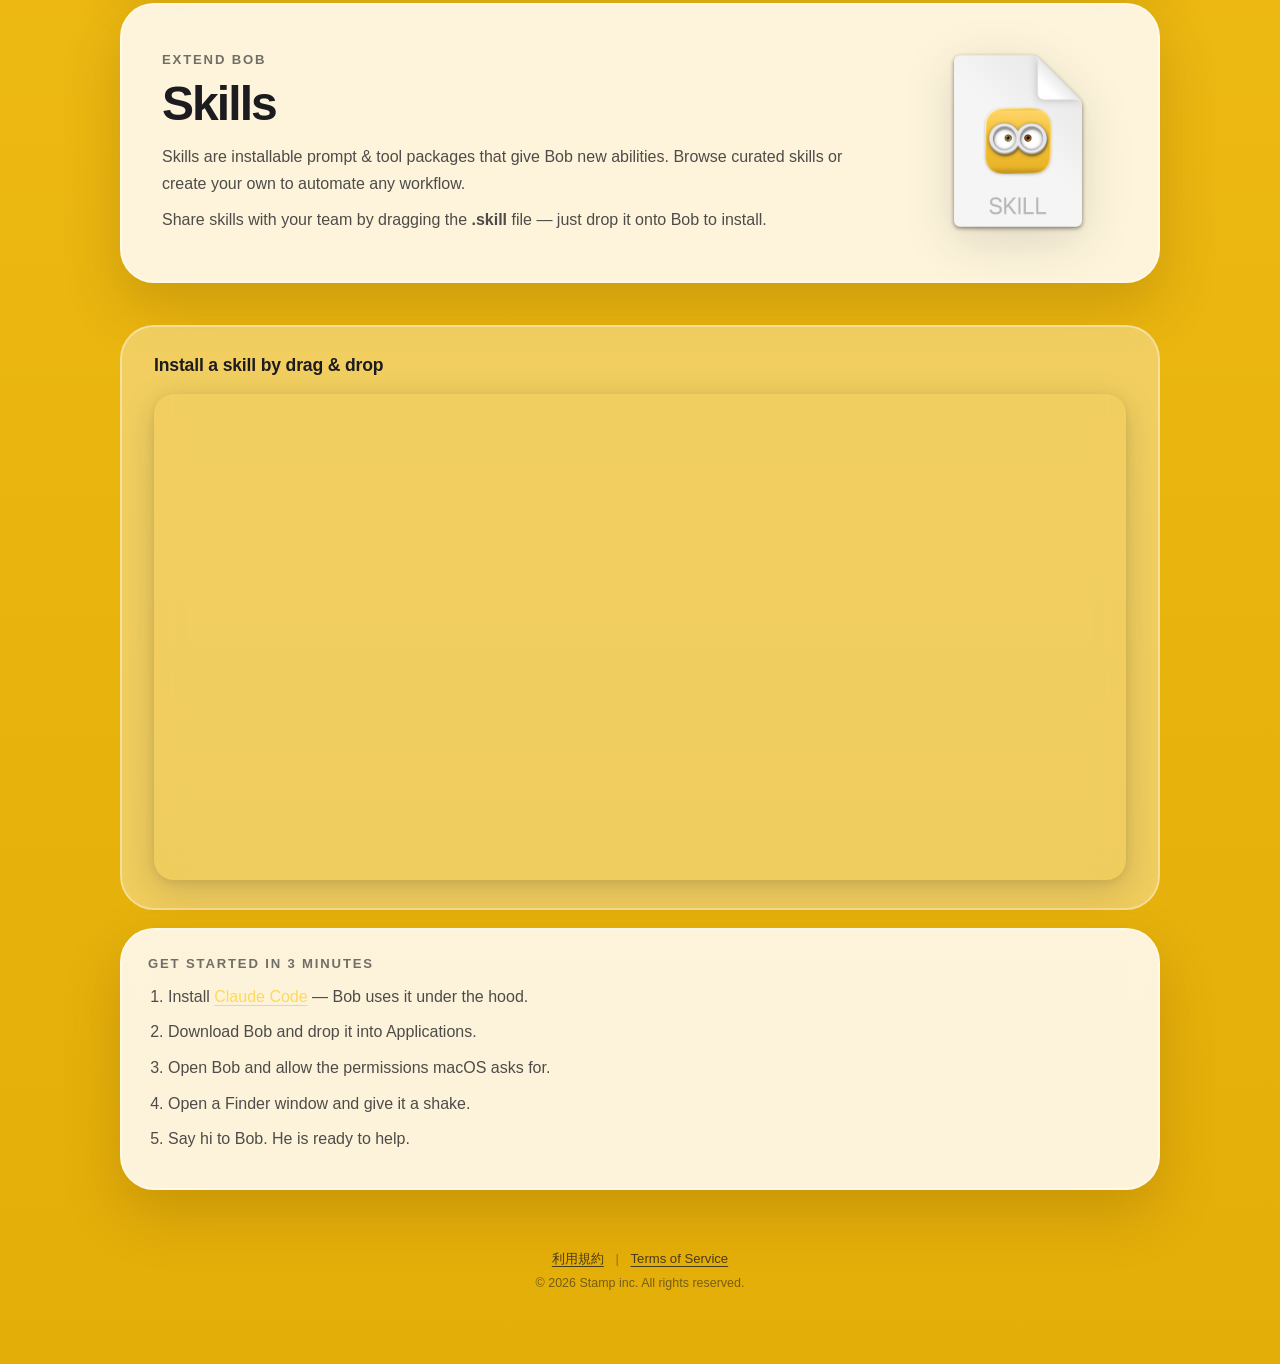
==== commit cb552bca: "Add Terms of Service pages and Mail Check feature section - Add /ja/terms/ and /en/terms/ with full " ====
--- a/docs/index.html
+++ b/docs/index.html
@@ -102,6 +102,21 @@
           </article>
         </section>
 
+        <section class="feature-highlight">
+          <div class="feature-highlight-badge">New</div>
+          <p class="panel-label">Background Intelligence</p>
+          <h2 class="feature-highlight-heading">Mail Check</h2>
+          <p class="feature-highlight-description">
+            Bob checks your email in the background when it launches.
+            It reads, triages, and summarizes what needs your attention &mdash; skipping newsletters and noise automatically.
+          </p>
+          <ul class="feature-highlight-list">
+            <li>Actionable items surfaced with push notifications</li>
+            <li>Sender history analyzed for context</li>
+            <li>Full report available from the menu bar</li>
+          </ul>
+        </section>
+
         <section class="skill-section">
           <div class="skill-content">
             <p class="panel-label">Extend Bob</p>
@@ -141,6 +156,15 @@
           </ol>
         </section>
       </main>
+
+      <footer class="footer">
+        <div class="footer-links">
+          <a href="./ja/terms/">利用規約</a>
+          <span class="footer-sep">|</span>
+          <a href="./en/terms/">Terms of Service</a>
+        </div>
+        <p class="copyright">&copy; 2026 Stamp inc. All rights reserved.</p>
+      </footer>
     </div>
   </body>
 </html>
--- a/docs/styles.css
+++ b/docs/styles.css
@@ -249,6 +249,83 @@
   color: var(--ink-soft);
 }
 
+/* Feature highlight (Mail Check, etc.) */
+
+.feature-highlight {
+  position: relative;
+  margin-top: 34px;
+  padding: 36px 40px;
+  border: 2px solid var(--line);
+  border-radius: var(--radius-lg);
+  background: var(--dark-card);
+  box-shadow: var(--shadow);
+  text-align: center;
+}
+
+.feature-highlight .panel-label {
+  color: rgba(255, 247, 211, 0.86);
+}
+
+.feature-highlight-badge {
+  display: inline-block;
+  margin-bottom: 14px;
+  padding: 4px 14px;
+  border-radius: 999px;
+  background: var(--yellow);
+  color: var(--ink);
+  font-size: 0.78rem;
+  font-weight: 800;
+  letter-spacing: 0.08em;
+  text-transform: uppercase;
+}
+
+.feature-highlight-heading {
+  font-size: clamp(2rem, 4vw, 3rem);
+  line-height: 1;
+  letter-spacing: -0.04em;
+  margin: 8px 0 16px;
+  color: #fff7d3;
+}
+
+.feature-highlight-description {
+  max-width: 600px;
+  margin: 0 auto 20px;
+  color: rgba(255, 247, 211, 0.82);
+  font-size: 1rem;
+  line-height: 1.65;
+}
+
+.feature-highlight-list {
+  display: inline-block;
+  text-align: left;
+  list-style: none;
+  padding: 0;
+  margin: 0;
+}
+
+.feature-highlight-list li {
+  position: relative;
+  padding-left: 20px;
+  margin-bottom: 8px;
+  color: rgba(255, 247, 211, 0.72);
+  font-size: 0.95rem;
+  line-height: 1.6;
+}
+
+.feature-highlight-list li::before {
+  content: "—";
+  position: absolute;
+  left: 0;
+  color: var(--yellow);
+  font-weight: 700;
+}
+
+@media (max-width: 720px) {
+  .feature-highlight {
+    padding: 28px 22px;
+  }
+}
+
 .skill-section {
   display: flex;
   align-items: center;
@@ -302,6 +379,126 @@
   color: var(--ink-soft);
 }
 
+/* Terms page */
+
+.terms {
+  padding-top: 32px;
+}
+
+.terms-header {
+  text-align: center;
+  margin-bottom: 28px;
+}
+
+.terms-header h1 {
+  max-width: none;
+  font-size: clamp(2rem, 5vw, 3.6rem);
+  margin-bottom: 8px;
+}
+
+.terms-meta {
+  font-size: 0.9rem;
+  color: var(--ink-soft);
+}
+
+.terms-body {
+  padding: 40px 48px;
+  line-height: 1.75;
+}
+
+.terms-body h2 {
+  font-size: 1.2rem;
+  margin: 36px 0 12px;
+  letter-spacing: -0.01em;
+}
+
+.terms-body h2:first-child {
+  margin-top: 0;
+}
+
+.terms-body h3 {
+  font-size: 1rem;
+  margin: 20px 0 8px;
+}
+
+.terms-body p {
+  color: var(--ink-soft);
+  margin-bottom: 12px;
+}
+
+.terms-body ol,
+.terms-body ul {
+  color: var(--ink-soft);
+  padding-left: 22px;
+  margin-bottom: 12px;
+}
+
+.terms-body li {
+  margin-bottom: 8px;
+}
+
+.terms-body ul ul,
+.terms-body ol ul {
+  margin-top: 8px;
+}
+
+.oss-list {
+  columns: 2;
+  column-gap: 32px;
+}
+
+.oss-list li {
+  break-inside: avoid;
+  font-size: 0.92rem;
+}
+
+.inline-link-dark {
+  color: var(--ink);
+  text-decoration: underline;
+  text-underline-offset: 3px;
+  font-weight: 600;
+}
+
+/* Footer */
+
+.footer {
+  margin-top: 42px;
+  padding: 18px 0;
+  text-align: center;
+  font-size: 0.82rem;
+  color: var(--ink-soft);
+}
+
+.footer-links {
+  margin-bottom: 8px;
+}
+
+.footer a {
+  text-decoration: underline;
+  text-underline-offset: 3px;
+}
+
+.footer-sep {
+  margin: 0 8px;
+  opacity: 0.5;
+}
+
+.copyright {
+  margin: 0;
+  font-size: 0.78rem;
+  opacity: 0.7;
+}
+
+@media (max-width: 860px) {
+  .terms-body {
+    padding: 28px 22px;
+  }
+
+  .oss-list {
+    columns: 1;
+  }
+}
+
 @media (max-width: 860px) {
   .section-grid {
     grid-template-columns: 1fr;
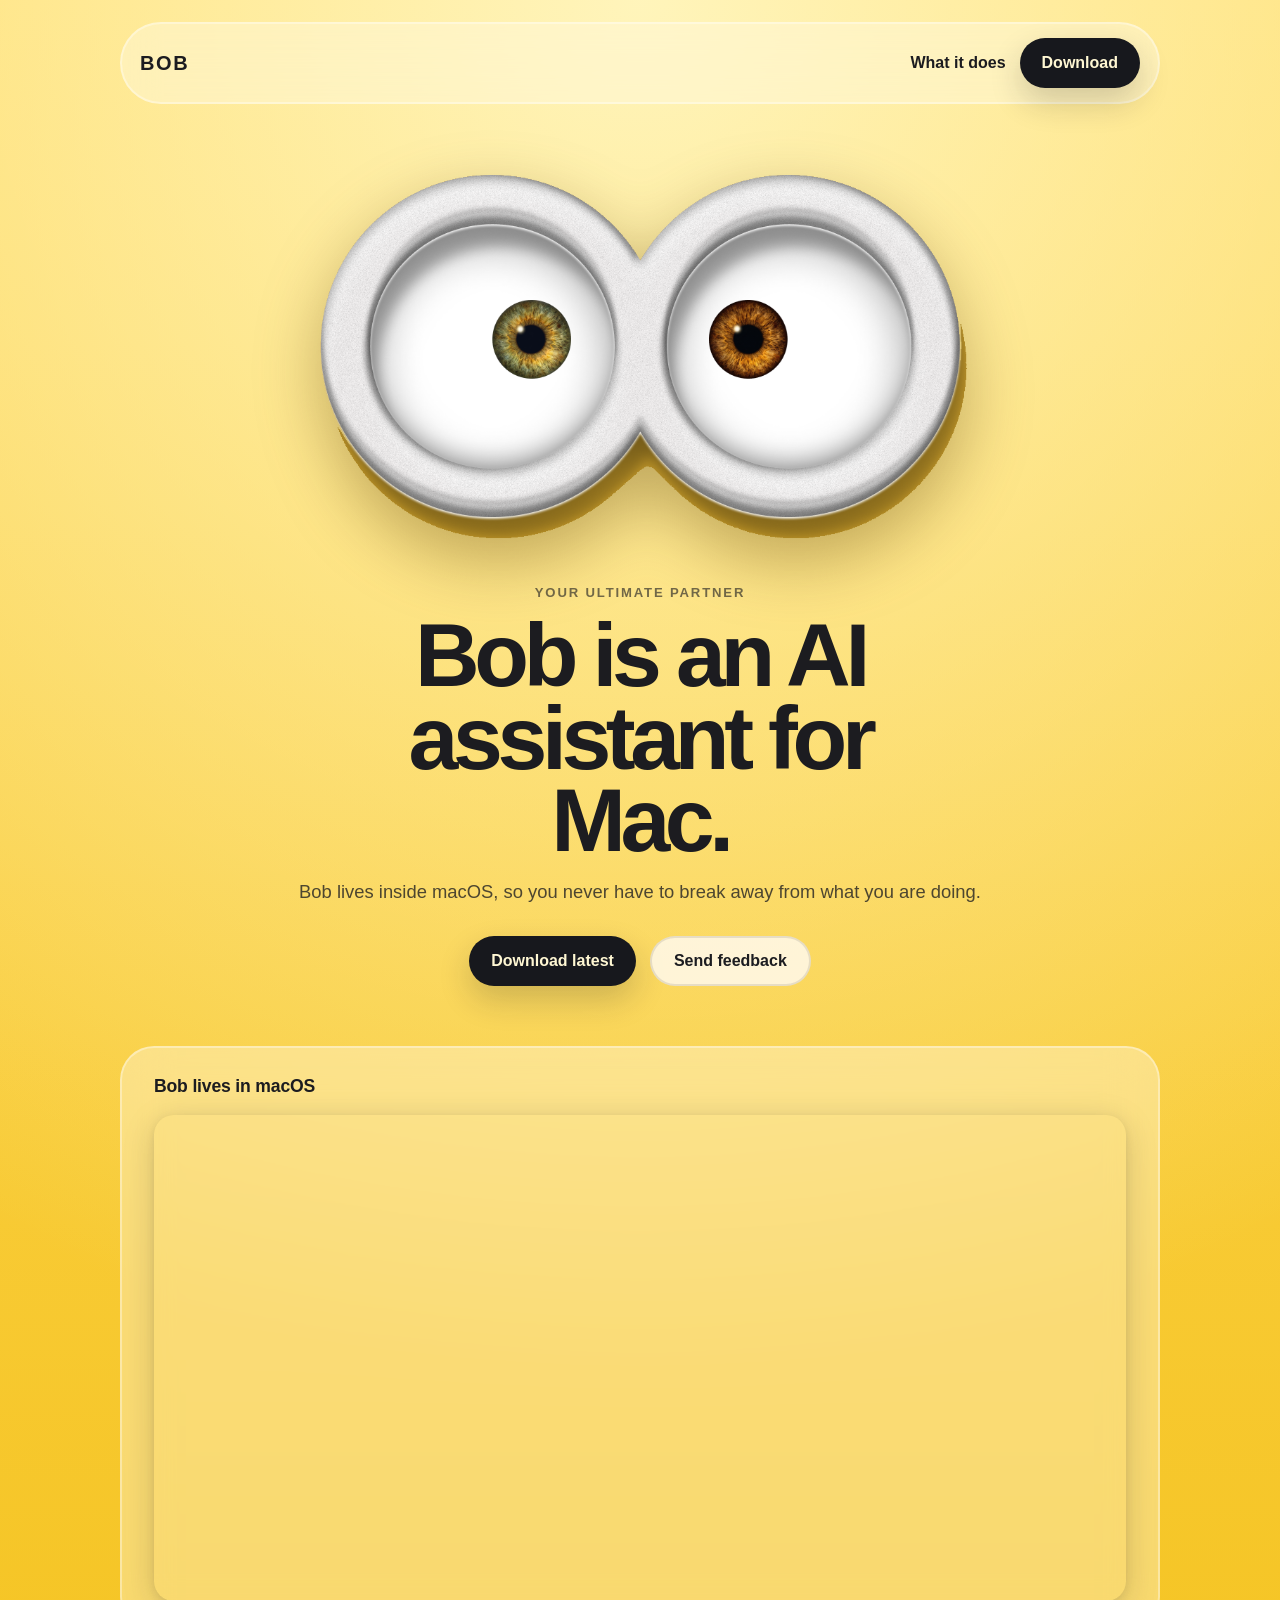
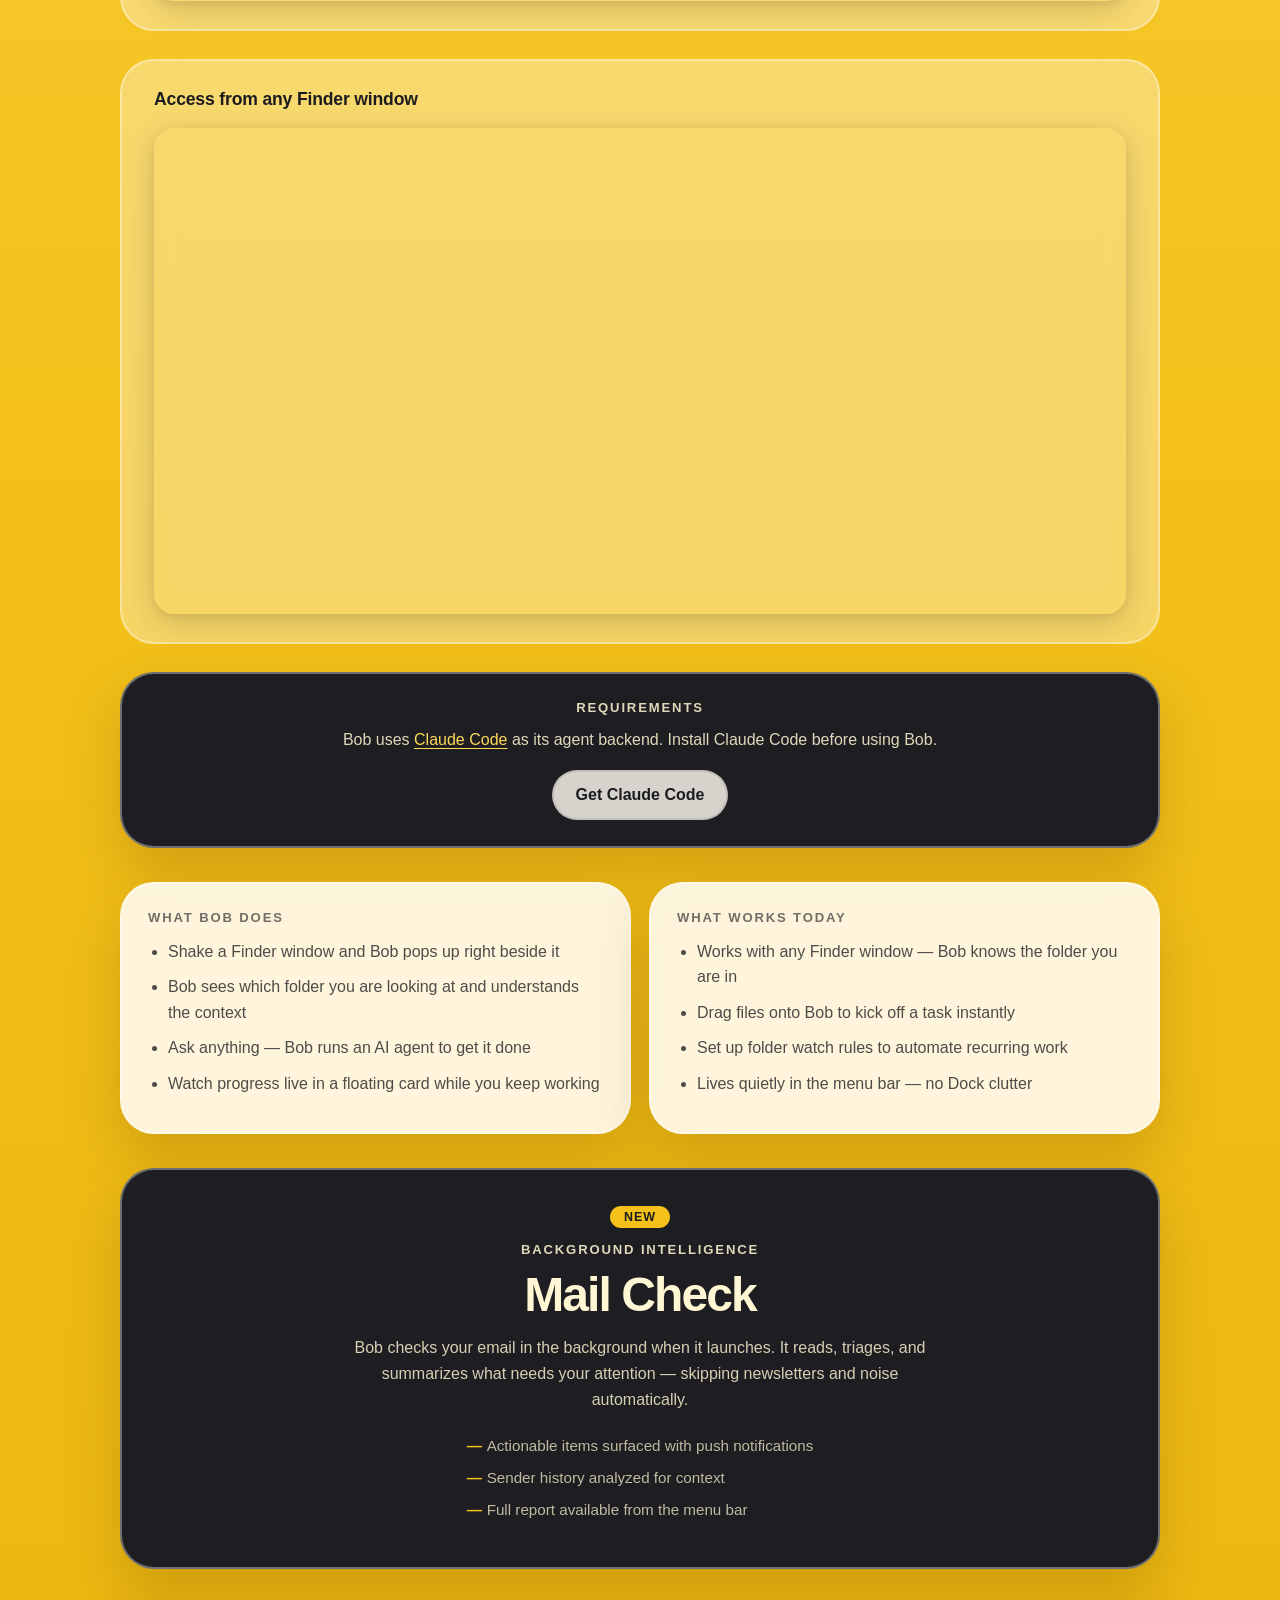
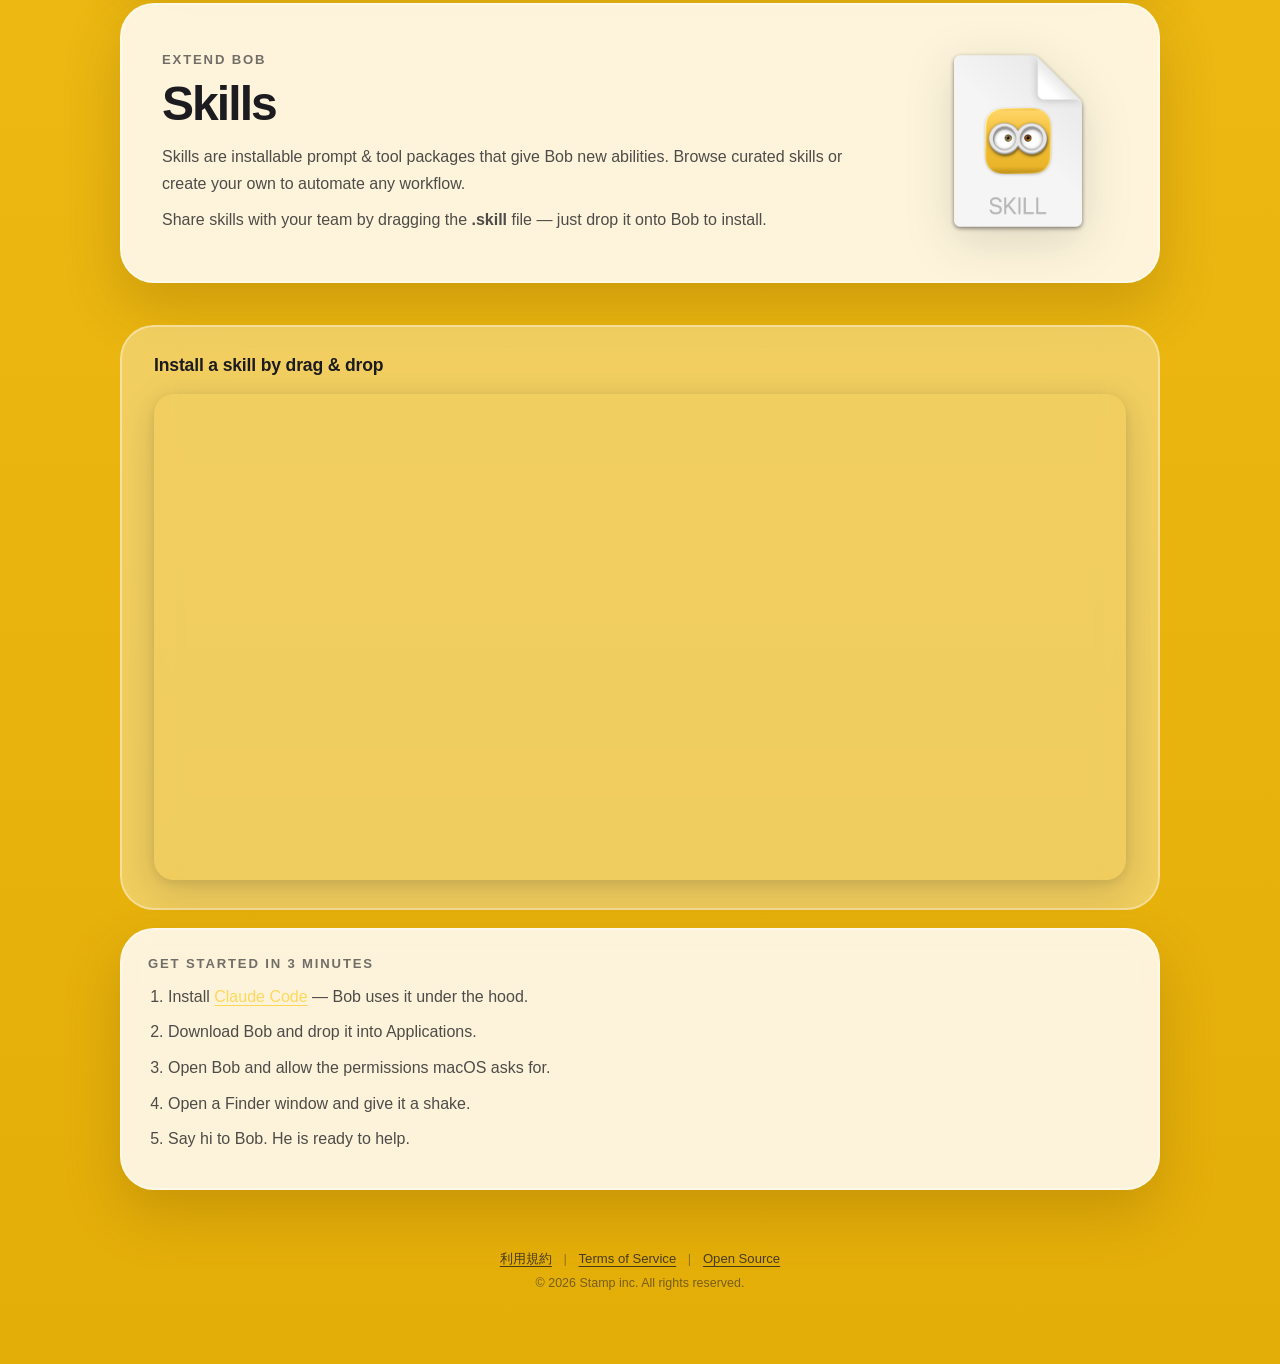
==== commit f0baa91e: "Separate OSS acknowledgments from Terms of Service into dedicated pages - Create /ja/oss/ and /en/os" ====
--- a/docs/index.html
+++ b/docs/index.html
@@ -162,6 +162,8 @@
           <a href="./ja/terms/">利用規約</a>
           <span class="footer-sep">|</span>
           <a href="./en/terms/">Terms of Service</a>
+          <span class="footer-sep">|</span>
+          <a href="./en/oss/">Open Source</a>
         </div>
         <p class="copyright">&copy; 2026 Stamp inc. All rights reserved.</p>
       </footer>
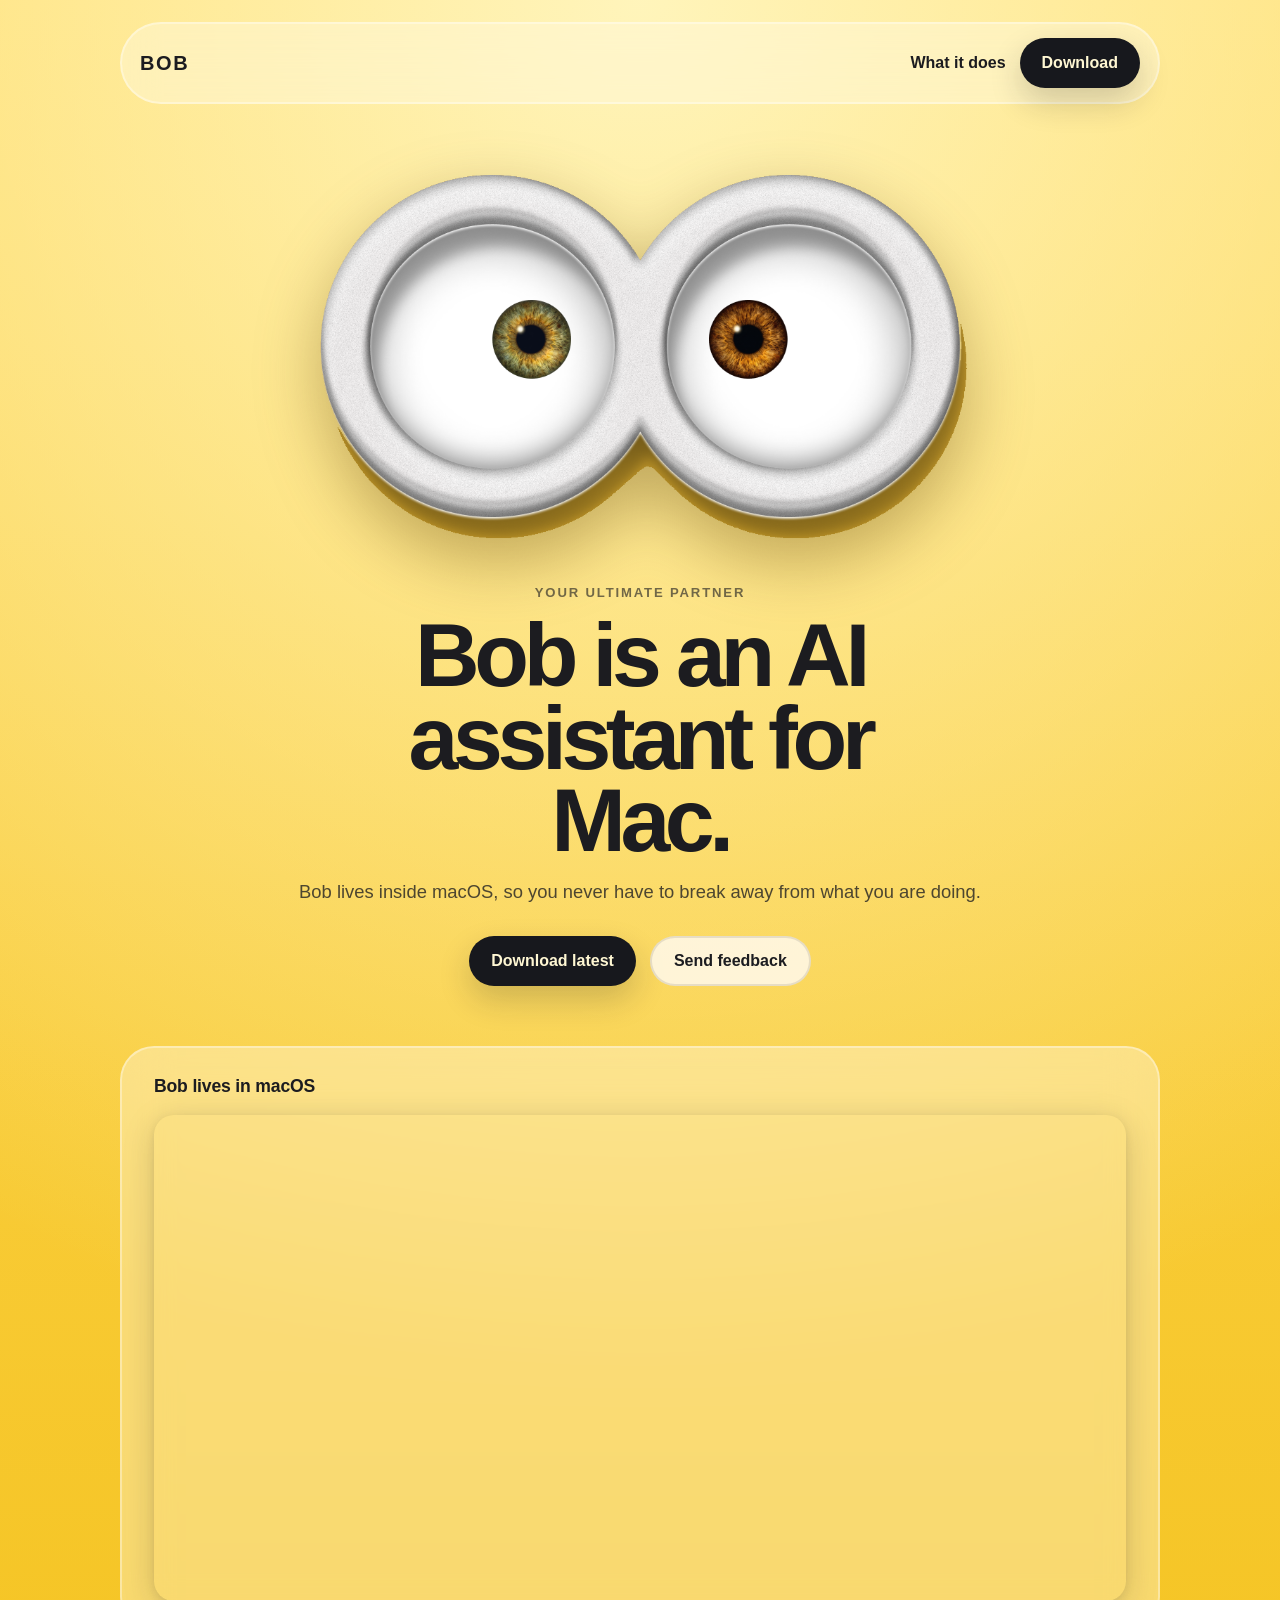
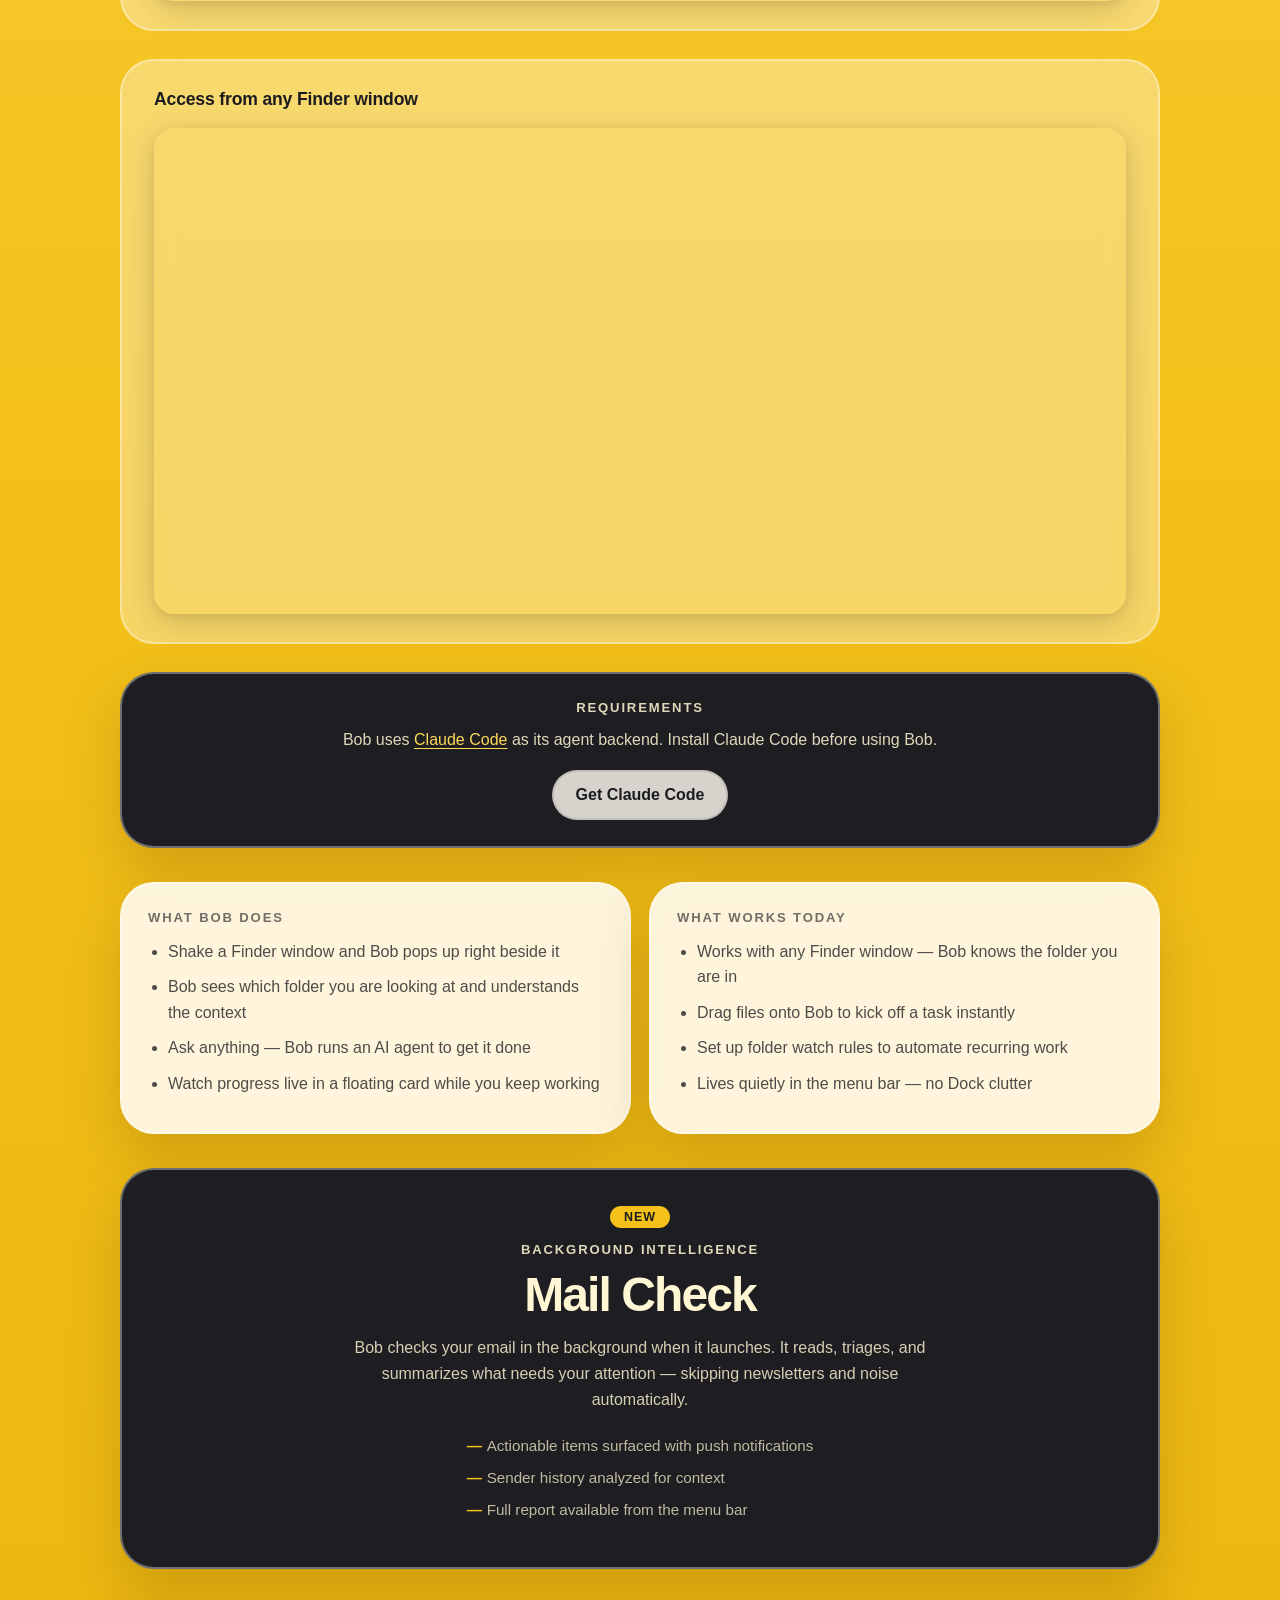
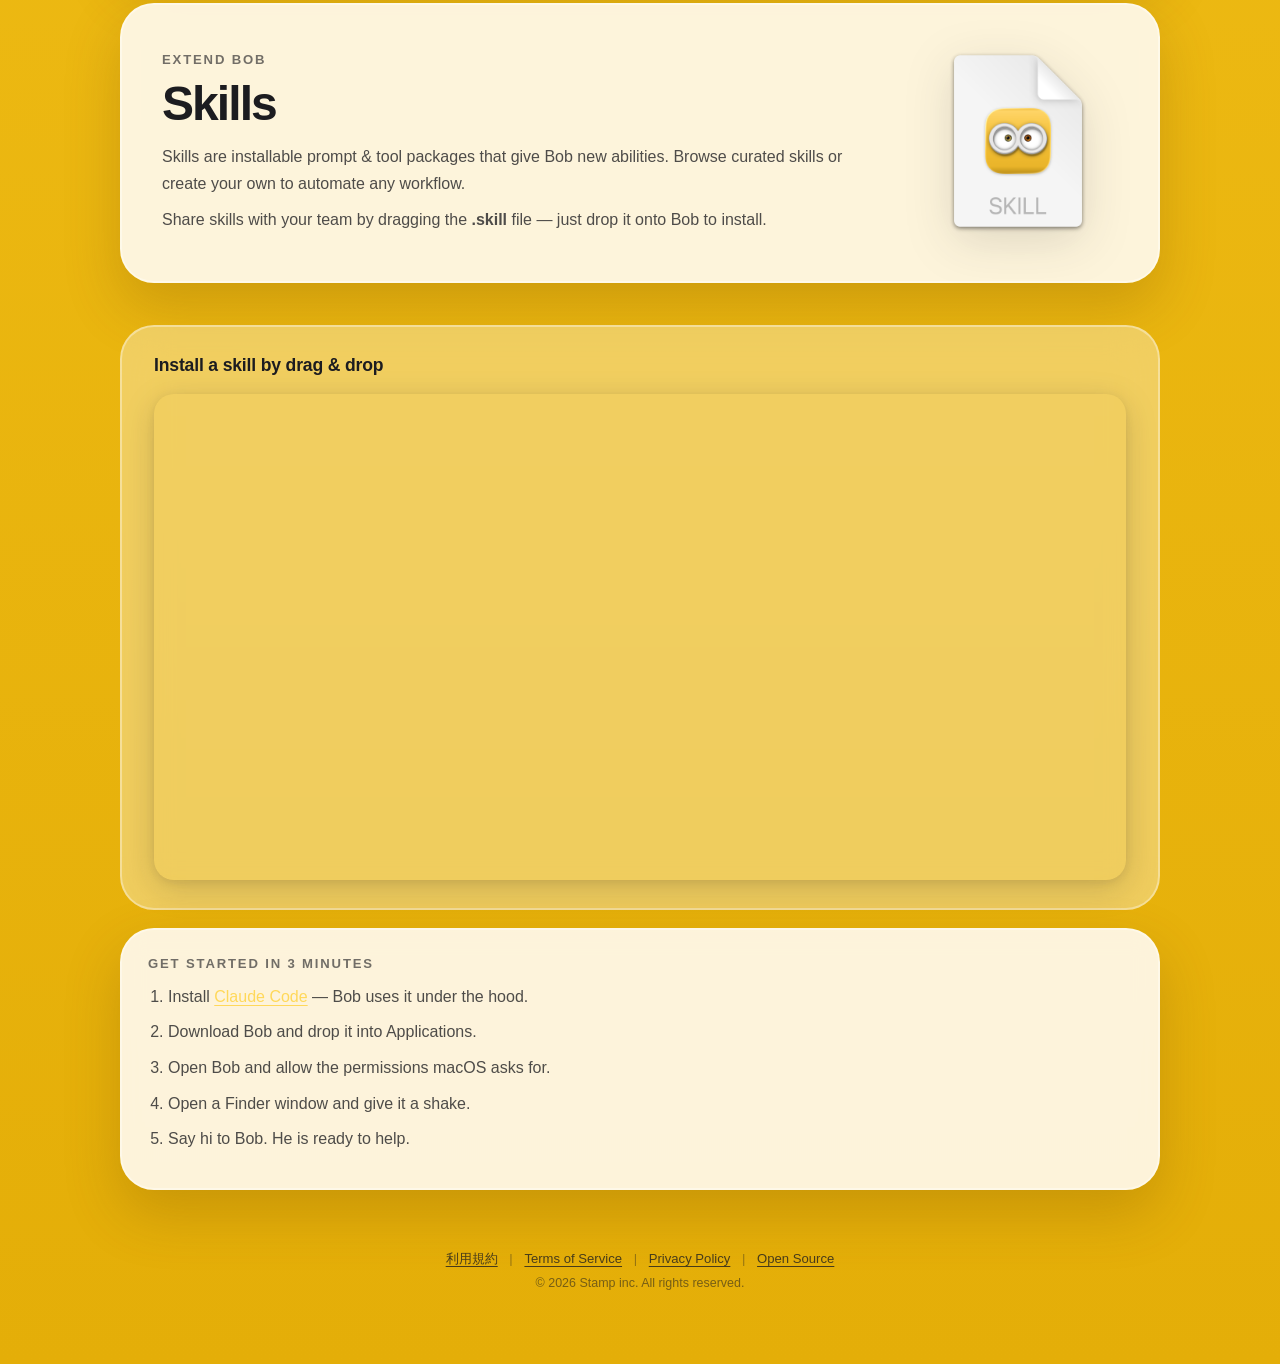
==== commit 1c52a53b: "Add Privacy Policy pages (ja/en) and update all footers - Create /ja/privacy/ and /en/privacy/ with " ====
--- a/docs/index.html
+++ b/docs/index.html
@@ -163,6 +163,8 @@
           <span class="footer-sep">|</span>
           <a href="./en/terms/">Terms of Service</a>
           <span class="footer-sep">|</span>
+          <a href="./en/privacy/">Privacy Policy</a>
+          <span class="footer-sep">|</span>
           <a href="./en/oss/">Open Source</a>
         </div>
         <p class="copyright">&copy; 2026 Stamp inc. All rights reserved.</p>
--- a/docs/styles.css
+++ b/docs/styles.css
@@ -459,6 +459,28 @@
   font-weight: 600;
 }
 
+.info-table {
+  width: 100%;
+  border-collapse: collapse;
+  margin: 12px 0;
+  font-size: 0.95rem;
+}
+
+.info-table th,
+.info-table td {
+  text-align: left;
+  padding: 10px 14px;
+  border-bottom: 1px solid rgba(28, 28, 32, 0.1);
+  color: var(--ink-soft);
+}
+
+.info-table th {
+  color: var(--ink);
+  font-weight: 700;
+  white-space: nowrap;
+  width: 1%;
+}
+
 /* Footer */
 
 .footer {
